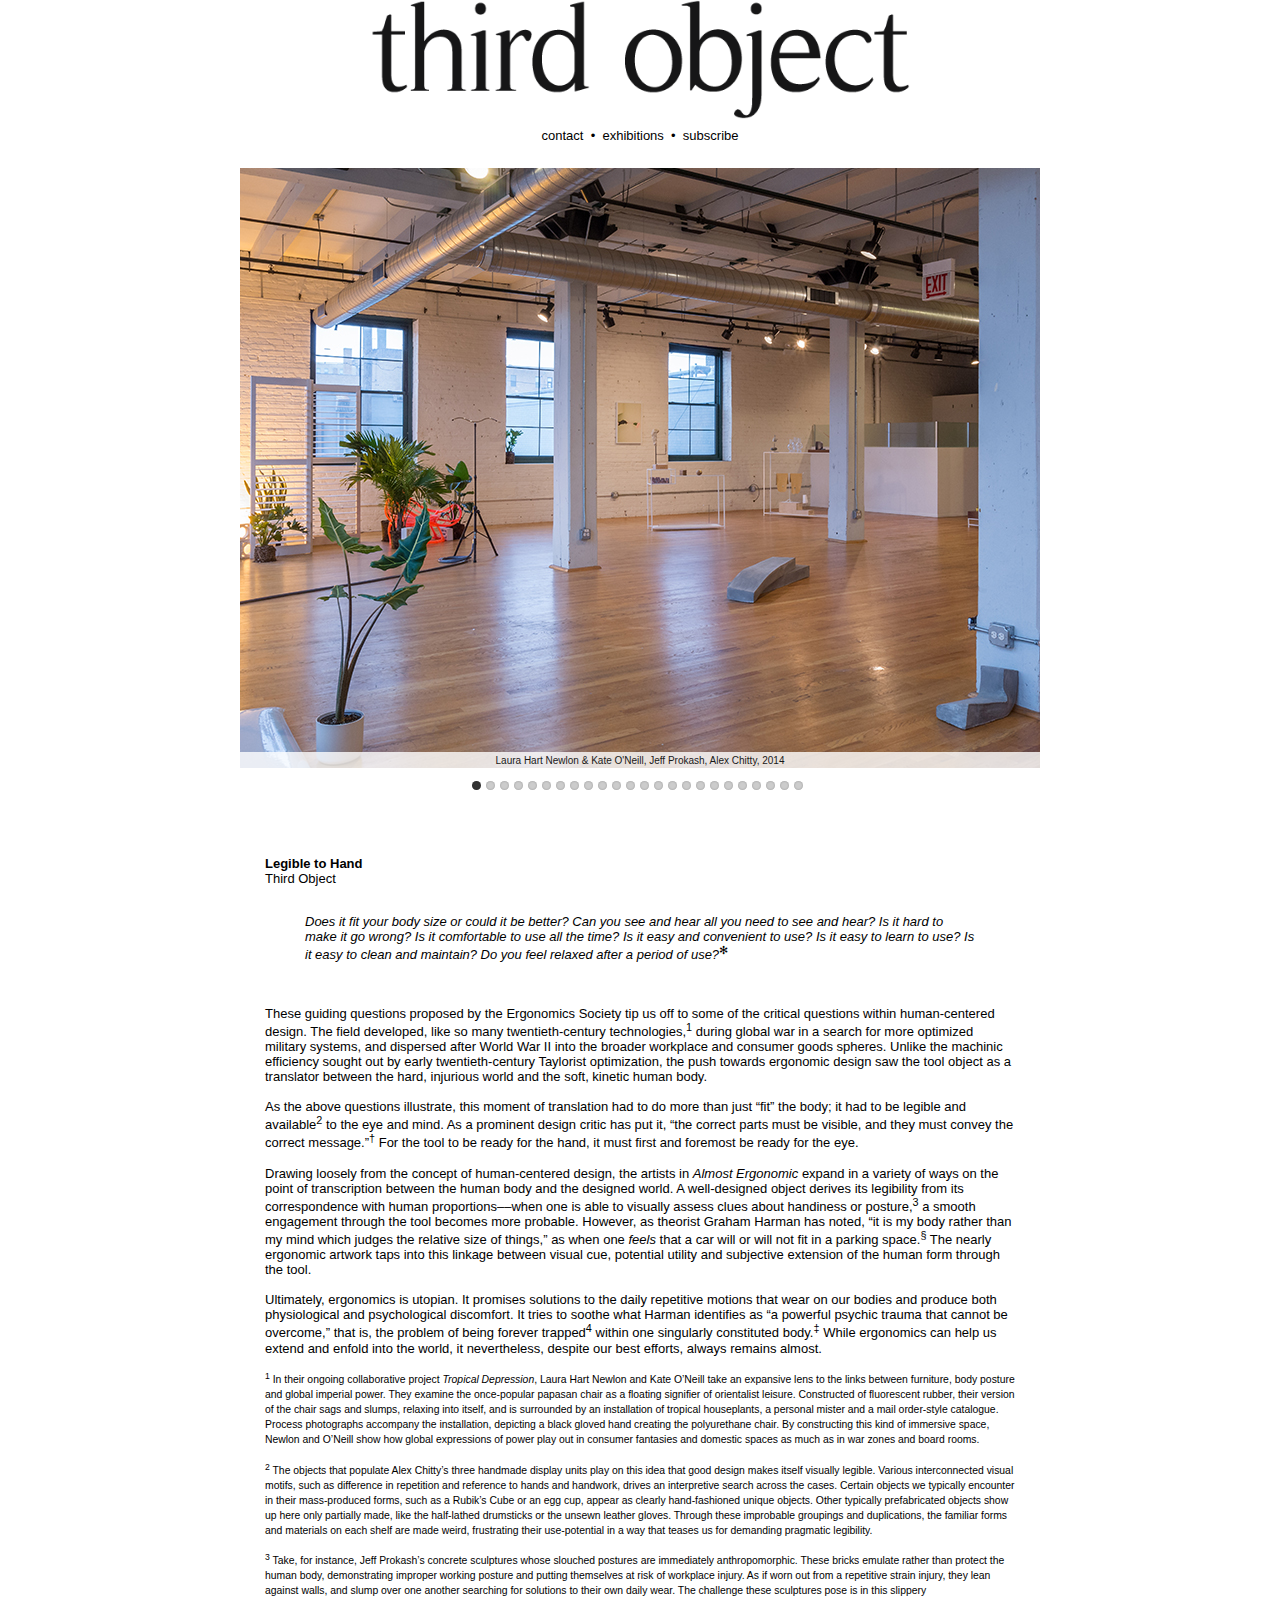
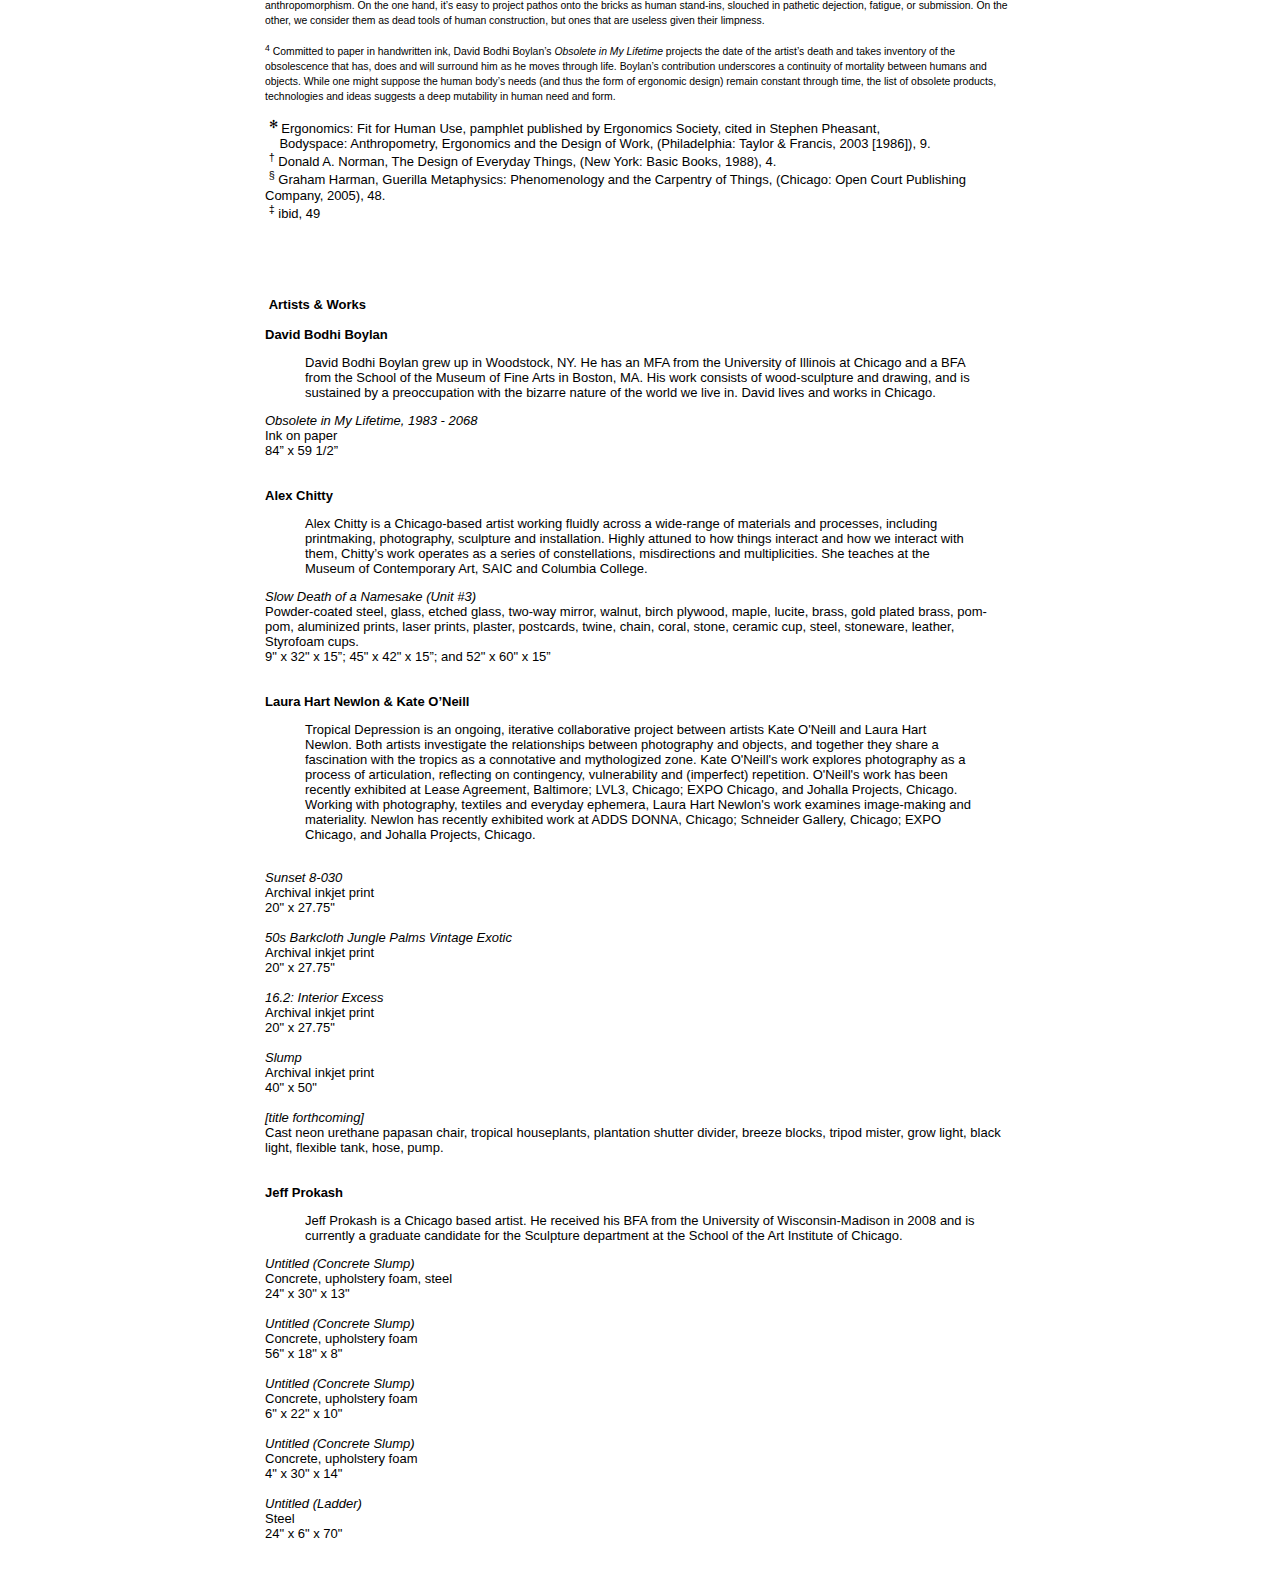
==== almostergonomic.html @ b0ce7d37 "f" ====
<!DOCTYPE html>
<html lang="en">
<head>
	<title>third object chicago</title>
	<meta charset="UTF-8">
	<meta name="description" content="contact third object at this email">
	<meta name="keywords" content="third, object, thirdobject, chicago, contemporary, art, almost ergonomic, studio, event, archive, artists">
	<meta name="viewport" content="width=device-width, initial-scale=1">
	<link href='http://fonts.googleapis.com/css?family=Lora' rel='stylesheet' type='text/css'>
	<link rel="stylesheet" href="css/responsiveslides.css">
	<link rel="stylesheet" type="text/css" href='css/style.css'>
	<script src="http://ajax.googleapis.com/ajax/libs/jquery/1.8.3/jquery.min.js"></script>
	<script src="js/responsiveslides.min.js"></script>
	
<script>
  $(function() {
    $(".rslides").responsiveSlides({
       auto: false,   
       pager: true,
       nav: true,
       speed: 500,
       maxwidth: 800,
       namespace: "transparent-btns"
    });
  });
</script>

<script>
  (function(i,s,o,g,r,a,m){i['GoogleAnalyticsObject']=r;i[r]=i[r]||function(){
  (i[r].q=i[r].q||[]).push(arguments)},i[r].l=1*new Date();a=s.createElement(o),
  m=s.getElementsByTagName(o)[0];a.async=1;a.src=g;m.parentNode.insertBefore(a,m)
  })(window,document,'script','//www.google-analytics.com/analytics.js','ga');

  ga('create', 'UA-57862737-1', 'auto');
  ga('send', 'pageview');

</script>

</head>

<body>

	<div id="logo">
		<a href="http://www.thirdobject.net"><img src="Images/th.png" width="540"></a>
	</div>
	<div id="links">
		<a href="contact.html">contact</a> &nbsp;•&nbsp;
		<a href="exhibitions.html">exhibitions</a> &nbsp;•&nbsp;
		<a href="subscribe.html">subscribe</a>
	</div>
	

    </div>
    <div id="wrapper">
	 <div class="rslides_container">
      <ul class="rslides">
        <li><img src="Images/ergo/1.jpg" alt=""><p class="caption">Laura Hart Newlon & Kate O'Neill, Jeff Prokash, Alex Chitty, 2014</p></li>
        <li><img src="Images/ergo/2.jpg" alt=""><p class="caption">Laura Hart Newlon & Kate O'Neill, Jeff Prokash, Alex Chitty, 2014</p></li>
        <li><img src="Images/ergo/3.jpg" alt=""><p class="caption">Laura Hart Newlon & Kate O'Neill, Jeff Prokash, Alex Chitty, 2014</p></li>
        <li><img src="Images/ergo/4.jpg" alt=""><p class="caption">Laura Hart Newlon & Kate O'Neill, <i>Slump</i>, 2014; <i>50s Barkcloth Jungle Palms Vintage Exotic</i> and Jeff Prokash, <i>Untitled (Concrete Slump)</i>, 2014; <i>Untitled (Ladder)</i>, 2014</p></li>
        <li><img src="Images/ergo/5.jpg" alt=""><p class="caption">Jeff Prokash, <i>Untitled (Concrete Slump)</i>, 2014</p></li>
        <li><img src="Images/ergo/6.jpg" alt=""><p class="caption">Laura Hart Newlon & Kate O'Neill, Slump, 2014; <i>50s Barkcloth Jungle Palms Vintage Exotic</i> and Jeff Prokash, <i>Untitled (Concrete Slump)</i>, 2014; <i>Untitled (Ladder)</i>, 2014</p></li>
        <li><img src="Images/ergo/7.jpg" alt=""><p class="caption">Jeff Prokash, <i>Untitled (Concrete Slump)</i>, 2014 and Laura Hart Newlon & Kate O'Neill, <i>50s Barkcloth Jungle Palms Vintage Exotic</i></p></li>
        <li><img src="Images/ergo/8.jpg" alt=""><p class="caption">Laura Hart Newlon & Kate O'Neill, <i>Slump</i>, 2014 and Jeff Prokash, <i>Untitled (Concrete Slump)</i>, 2014</p></li>
        <li><img src="Images/ergo/9.jpg" alt=""><p class="caption">Alex Chitty, Laura Hart Newlon & Kate O'Neill and Jeff Prokash, 2014</p></li></li>
        <li><img src="Images/ergo/10.jpg" alt=""><p class="caption">Alex Chitty, <i>Slow death of a namesake (Unit #3)</i>, 2014</p></li>
        <li><img src="Images/ergo/11.jpg" alt=""><p class="caption">Alex Chitty, <i>Slow death of a namesake (Unit #3)</i>, 2014</p></li>
        <li><img src="Images/ergo/12.jpg" alt=""><p class="caption">Alex Chitty, <i>Slow death of a namesake (Unit #3)</i>, 2014</p></li>
        <li><img src="Images/ergo/13.jpg" alt=""><p class="caption">Alex Chitty, <i>Slow death of a namesake (Unit #3)</i>, 2014</p></li>
        <li><img src="Images/ergo/14.jpg" alt=""><p class="caption">Alex Chitty, <i>Slow death of a namesake (Unit #3)</i>, 2014</p></li>
        <li><img src="Images/ergo/15.jpg" alt=""><p class="caption">Alex Chitty, <i>Slow death of a namesake (Unit #3)</i>, 2014</p></li>
        <li><img src="Images/ergo/16.jpg" alt=""><p class="caption">Alex Chitty, <i>Slow death of a namesake (Unite #3)</i>, 2014 and Laura Hart Newlon & Kate O'Neill, <i>16:2 Interior Excess</i>, 2014</p></li>
        <li><img src="Images/ergo/17.jpg" alt=""><p class="caption">Alex Chitty, <i>Slow death of a namesake (Unit #3)</i>, 2014</p></li></li>
        <li><img src="Images/ergo/18.jpg" alt=""><p class="caption">Laura Hart Newlon & Kate O'Neill, <i>[title forthcoming]</i>, 2014 and Alex Chitty, Slow death of a namesake (Unite #3), 2014 and </p></li>
        <li><img src="Images/ergo/19.jpg" alt=""><p class="caption">Laura Hart Newlon & Kate O'Neill, <i>[title forthcoming]</i>, 2014</p></li>
        <li><img src="Images/ergo/20.jpg" alt=""><p class="caption">Laura Hart Newlon & Kate O'Neill, <i>[title forthcoming]</i>, 2014</p></li>
        <li><img src="Images/ergo/21.jpg" alt=""><p class="caption">Laura Hart Newlon & Kate O'Neill, <i>[title forthcoming]</i>, 2014</p></li>
        <li><img src="Images/ergo/22.jpg" alt=""><p class="caption">Jeff Prokash, David Bodhi Boylan, and Laura Hart Newlon & Kate O'Neill, 2014</p></li>
        <li><img src="Images/ergo/23.jpg" alt=""><p class="caption">Jeff Prokash, David Bodhi Boylan, and Laura Hart Newlon & Kate O'Neill, 2014</p></li>
        <li><img src="Images/ergo/24.jpg" alt=""><p class="caption">David Bodhi Boylan, <i>Obsolete in My lifetime</i>, 2014</p></li>
      </ul>
     </div>
	<div>
<div id="essaycontainer">
<div id="essay">
	<p><b>Legible to Hand</b><br>
		Third Object
<br><br>
	<blockquote><i>Does it fit your body size or could it be better? Can you see and hear all you need to see and hear? Is it hard to make it go wrong? Is it comfortable to use all the time? Is it easy and convenient to use? Is it easy to learn to use? Is it easy to clean and maintain? Do you feel relaxed after a period of use?</i><sup>✻</sup></blockquote>
<br><br>
These guiding questions proposed by the Ergonomics Society tip us off to some of the critical questions within human-centered design. The field developed, like so many twentieth-century technologies,<sup>1</sup> during global war in a search for more optimized military systems, and dispersed after World War II into the broader workplace and consumer goods spheres. Unlike the machinic efficiency sought out by early twentieth-century Taylorist optimization, the push towards ergonomic design saw the tool object as a translator between the hard, injurious world and the soft, kinetic human body. 
<br><br>
As the above questions illustrate, this moment of translation had to do more than just “fit” the body; it had to be legible and available<sup>2</sup> to the eye and mind. As a prominent design critic has put it, “the correct parts must be visible, and they must convey the correct message.”<sup>†</sup> For the tool to be ready for the hand, it must first and foremost be ready for the eye. 
<br><br>
Drawing loosely from the concept of human-centered design, the artists in <i>Almost Ergonomic</i> expand in a variety of ways on the point of transcription between the human body and the designed world. A well-designed object derives its legibility from its correspondence with human proportions––when one is able to visually assess clues about handiness or posture,<sup>3</sup> a smooth engagement through the tool becomes more probable. However, as theorist Graham Harman has noted, “it is my body rather than my mind which judges the relative size of things,” as when one <i>feels</i> that a car will or will not fit in a parking space.<sup>§</sup> The nearly ergonomic artwork taps into this linkage between visual cue, potential utility and subjective extension of the human form through the tool. 
<br><br>
Ultimately, ergonomics is utopian. It promises solutions to the daily repetitive motions that wear on our bodies and produce both physiological and psychological discomfort. It tries to soothe what Harman identifies as “a powerful psychic trauma that cannot be overcome,” that is, the problem of being forever trapped<sup>4</sup> within one singularly constituted body.<sup>‡</sup> While ergonomics can help us extend and enfold into the world, it nevertheless, despite our best efforts, always remains almost.
<br><br>
<span id="smalltext">
<sup>1</sup>  In their ongoing collaborative project <i>Tropical Depression</i>, Laura Hart Newlon and Kate O’Neill take an expansive lens to the links between furniture, body posture and global imperial power. They examine the once-popular papasan chair as a floating signifier of orientalist leisure. Constructed of fluorescent rubber, their version of the chair sags and slumps, relaxing into itself, and is surrounded by an installation of tropical houseplants, a personal mister and a mail order-style catalogue. Process photographs accompany the installation, depicting a black gloved hand creating the polyurethane chair. By constructing this kind of immersive space, Newlon and O’Neill show how global expressions of power play out in consumer fantasies and domestic spaces as much as in war zones and board rooms. 
<br><br>
<sup>2</sup>  The objects that populate Alex Chitty’s three handmade display units play on this idea that good design makes itself visually legible. Various interconnected visual motifs, such as difference in repetition and reference to hands and handwork, drives an interpretive search across the cases. Certain objects we typically encounter in their mass-produced forms, such as a Rubik’s Cube or an egg cup, appear as clearly hand-fashioned unique objects. Other typically prefabricated objects show up here only partially made, like the half-lathed drumsticks or the unsewn leather gloves. Through these improbable groupings and duplications, the familiar forms and materials on each shelf are made weird, frustrating their use-potential in a way that teases us for demanding pragmatic legibility.
<br><br>
<sup>3</sup>  Take, for instance, Jeff Prokash’s concrete sculptures whose slouched postures are immediately anthropomorphic. These bricks emulate rather than protect the human body, demonstrating improper working posture and putting themselves at risk of workplace injury. As if worn out from a repetitive strain injury, they lean against walls, and slump over one another searching for solutions to their own daily wear. The challenge these sculptures pose is in this slippery anthropomorphism. On the one hand, it’s easy to project pathos onto the bricks as human stand-ins, slouched in pathetic dejection, fatigue, or submission. On the other, we consider them as dead tools of human construction, but ones that are useless given their limpness.
<br><br>
<sup>4</sup>  Committed to paper in handwritten ink, David Bodhi Boylan’s <i>Obsolete in My Lifetime</i> projects the date of the artist’s death and takes inventory of the obsolescence that has, does and will surround him as he moves through life. Boylan’s contribution underscores a continuity of mortality between humans and objects. While one might suppose the human body’s needs (and thus the form of ergonomic design) remain constant through time, the list of obsolete products, technologies and ideas suggests a deep mutability in human need and form.
</span>
<br><br>
&nbsp;<sup>✻</sup> Ergonomics: Fit for Human Use, pamphlet published by Ergonomics Society, cited in Stephen Pheasant,<br>
&nbsp;&nbsp;&nbsp;&nbsp;Bodyspace: Anthropometry, Ergonomics and the Design of Work, (Philadelphia: Taylor & Francis, 2003 [1986]), 9.<br>
&nbsp;<sup>†</sup> Donald A. Norman, The Design of Everyday Things, (New York: Basic Books, 1988), 4.<br>
&nbsp;<sup>§</sup> Graham Harman, Guerilla Metaphysics: Phenomenology and the Carpentry of Things, (Chicago: Open Court Publishing Company, 2005), 48.<br>
&nbsp;<sup>‡</sup> ibid, 49
	
	</p>
</div>
</div>

<div id="artlistcontainer">
<div id="artlist">
&nbsp;<b>Artists & Works</b>
<br><br>
<a href="http://www.davidbodhiboylan.com/home.html" target="_blank"><b>David Bodhi Boylan</b></a>

<blockquote>David Bodhi Boylan grew up in Woodstock, NY. He has an MFA from the University of Illinois at Chicago and a BFA from the School of the Museum of Fine Arts in Boston, MA. His work consists of wood-sculpture and drawing, and is sustained by a preoccupation with the bizarre nature of the world we live in. David lives and works in Chicago.</blockquote>

<i>Obsolete in My Lifetime, 1983 - 2068</i>
<br>Ink on paper
<br>84” x 59 1/2”

<br><br><br>
<a href="http://www.alexchitty.com/" target="_blank"><b>Alex Chitty</b></a>

<blockquote>Alex Chitty is a Chicago-based artist working fluidly across a wide-range of materials and processes, including printmaking, photography, sculpture and installation. Highly attuned to how things interact and how we interact with them, Chitty’s work operates as a series of constellations, misdirections and multiplicities. She teaches at the Museum of Contemporary Art, SAIC and Columbia College.</blockquote>

<i>Slow Death of a Namesake (Unit #3)</i>
<br>Powder-coated steel, glass, etched glass, two-way mirror, walnut, birch plywood, maple, lucite, brass, gold plated brass, pom-pom, aluminized prints, laser prints, plaster, postcards, twine, chain, coral, stone, ceramic cup, steel, stoneware, leather, Styrofoam cups.
<br>9" x 32" x 15”; 45" x 42" x 15”; and 52" x 60" x 15”

<br><br><br>
<b><a href="http://www.laurahartnewlon.com" target="_blank">Laura Hart Newlon</a> & <a href="http://www.cargocollective.com/kateoneill/KO" target="_blank">Kate O’Neill</a></b>

<blockquote>Tropical Depression is an ongoing, iterative collaborative project between artists Kate O'Neill and Laura Hart Newlon.  Both artists investigate the relationships between photography and objects, and together they share a fascination with the tropics as a connotative and mythologized zone. Kate O'Neill's work explores photography as a process of articulation, reflecting on contingency, vulnerability and (imperfect) repetition. O'Neill's work has been recently exhibited at Lease Agreement, Baltimore; LVL3, Chicago; EXPO Chicago, and Johalla Projects, Chicago. Working with photography, textiles and everyday ephemera, Laura Hart Newlon's work examines image-making and materiality. Newlon has recently exhibited work at ADDS DONNA, Chicago; Schneider Gallery, Chicago; EXPO Chicago, and Johalla Projects, Chicago.</blockquote>


<br><i>Sunset 8-030</i>
<br>Archival inkjet print
<br>20" x 27.75"
<br><br>
<i>50s Barkcloth Jungle Palms Vintage Exotic</i>
<br>Archival inkjet print
<br>20" x 27.75"
<br><br>
<i>16.2: Interior Excess</i>
<br>Archival inkjet print
<br>20" x 27.75"
<br><br>
<i>Slump</i>
<br>Archival inkjet print
<br>40" x 50"
<br><br>
<i>[title forthcoming]</i>
<br>Cast neon urethane papasan chair, tropical houseplants, plantation shutter divider, breeze blocks, tripod mister, grow light, black light, flexible tank, hose, pump. 

<br><br><br>
<b><a href="http://www.jeffprokash.com" target="_blank">Jeff Prokash</a></b>

<blockquote>Jeff Prokash is a Chicago based artist. He received his BFA from the University of Wisconsin-Madison in 2008 and is currently a graduate candidate for the Sculpture department at the School of the Art Institute of Chicago.</blockquote>

<i>Untitled (Concrete Slump)</i>
<br>Concrete, upholstery foam, steel
<br>24" x 30" x 13"
<br><br>
<i>Untitled (Concrete Slump)</i>
<br>Concrete, upholstery foam
<br>56" x 18" x 8"
<br><br>
<i>Untitled (Concrete Slump)</i>
<br>Concrete, upholstery foam
<br>6" x 22" x 10"
<br><br>
<i>Untitled (Concrete Slump)</i>
<br>Concrete, upholstery foam
<br>4" x 30" x 14"
<br><br>
<i>Untitled (Ladder)</i>
<br>Steel
<br>24" x 6" x 70"
</div>
</div>

</body>
</html>
---- css/responsiveslides.css ----
.rslides {
  position: relative;
  list-style: none;
  overflow: hidden;
  width: 100%;
  padding: 0;
  margin: 0;
  }

.rslides li {
  -webkit-backface-visibility: hidden;
  position: absolute;
  display: none;
  width: 100%;
  left: 0;
  top: 0;
  }

.rslides li:first-child {
  position: relative;
  display: block;
  float: left;
  }

.rslides img {
  display: block;
  height: auto;
  float: left;
  width: 100%;
  border: 0;
  }
---- css/style.css ----
html {
  font-size: 13px;
}
@media (max-width: 900px) {
  html { font-size: 13px; }
  #essaycontainer{max-width: 80%;}
}

@media (max-width: 500px) {
  html { font-size: 15px; }
  #logo img {width: 300px; height: 83px;}
  .caption {font-size: 6px;}
   #essaycontainer{max-width: 80%;}
}


/* omnipresent */

body{
	font-family: Arial;
	margin-top: 0px;
	}

a:link {color:#000000;}   
a:visited {color:#000000;} 
a:hover {color:#D3D3D3;}   
a:active {color:#C2C2C2;}   

a:link {text-decoration:none;}
a:visited {text-decoration:none;}
a:hover {text-decoration:none;}
a:active {text-decoration:none;}

a: {
	padding: 10%;
	font-size: 13px;
	}

p: {
	color: #000000;
	text-align: center;
	-webkit-margin: 0;
	font-size: 15;
	}


img {
    max-width: 100%;
    max-height: 100%;
	}

.italic{ 
  	font-style: italic; 
	}

#logo{
	padding-bottom: .5%;
  	text-align: center;
}

#links{
	text-align: center;
	padding-bottom: 2%;
	}

span{
	font-size: 11px;
	}
	
/*  landing page  */

#tag{
	display: block;
    margin-left: auto;
    margin-right: auto;
    text-align: center;
    }
	
#cover{
	display: block;
    margin-left: auto;
    margin-right: auto;
	max-width: 650px;
	padding-top: 1%;
	}

/*  contact page  */	
	
#contact{
	padding-top: 3%;
	text-align: center;
	font-size: 20px;
	}


/*  exhibitions  */	
	
#essaycontainer{
	margin: auto;
	max-width: 750px;
	}
	
#essay{
	text-align: left;
	}	

#artlistcontainer{
	padding-top: 5%;
	margin: auto;
	max-width: 750px;
	}
	
#artlist{
	text-align: left;
	}	

#smalltext{
	font-size: 80%;
	}
	
#title{
	display: block;
	text-align: center;
	padding-bottom: 2.5%;
	}

#upcoming1{
	display: block;
	text-align: center;
	padding-bottom: 2%;
	max-height: 60%;
	max-width: 60%;
	margin: auto;
	}
	
#upcoming2{
	display: block;
	text-align: center;
	padding-top: 2%;
	padding-bottom: 2%;
	max-height: 60%;
	max-width: 60%;
	margin: auto;
	}

#upcomingtext{
	display: block;
	text-align: center;
	padding-bottom: 3%;
	}
	
#archive1{
	display: block;
	text-align: center;
	padding-bottom: 2%;
	max-height: 60%;
	max-width: 60%;
	margin: auto;
	}
	
#archive2{
	display: block;
	text-align: center;
	padding-top: 2%;
	padding-bottom: 2%;
	max-height: 60%;
	max-width: 60%;
	margin: auto;
	}

#archivetext{
	display: block;
	text-align: center;
	padding-bottom: 3%;
	}

/*  mailchimp subscribe  */

#mc_embed_signup{
	font-family: Timeless;
	display: block;
	margin-left: auto;
	margin-right: auto;
	text-align: center;
	}
	
#mc-field-group{
	text-align: center;
	font-family: Timeless;
	}

#mc_embed_signup_scroll{
	text-align: center;
	display: block;
	margin-left: auto;
	margin-right: auto;
	-webkit-margin-before: .5em;
	-webkit-margin-after: .5em;
	}
	
#mce_EMAIL{
	padding: 1em;
	}
	
/*  exhibit slides  */
	
	
#wrapper {
  float: left;
  width: 100%;
  margin-bottom: 50px;
  }

#wrapper {
  float: left;
  width: 100%;
  margin-bottom: 50px;
  }

h1 {
  font: 600 28px/36px sans-serif;
  margin: 50px 0;
  }

h3 {
  font: 600 18px/24px sans-serif;
  color: #999;
  margin: 0 0 20px;
  }

a {
  color: #222;
  }

.rslides {
  margin: 0 auto;
  }

.rslides_container {
  margin-bottom: 50px;
  position: relative;
  float: left;
  width: 100%;
  }

.centered-btns_nav {
  z-index: 3;
  position: absolute;
  -webkit-tap-highlight-color: rgba(0,0,0,0);
  top: 50%;
  left: 0;
  opacity: 0.7;
  text-indent: -9999px;
  overflow: hidden;
  text-decoration: none;
  height: 61px;
  width: 38px;
  background: transparent url("themes.gif") no-repeat left top;
  margin-top: -45px;
  }

.centered-btns_nav:active {
  opacity: 1.0;
  }

.centered-btns_nav.next {
  left: auto;
  background-position: right top;
  right: 0;
  }

.transparent-btns_nav {
  z-index: 3;
  position: absolute;
  -webkit-tap-highlight-color: rgba(0,0,0,0);
  top: 0;
  left: 0;
  display: block;
  background: #fff; /* Fix for IE6-9 */
  opacity: 0;
  filter: alpha(opacity=1);
  width: 48%;
  text-indent: -9999px;
  overflow: hidden;
  height: 91%;
  }

.transparent-btns_nav.next {
  left: auto;
  right: 0;
  }


.large-btns_nav:active {
  opacity: 1.0;
  }

.large-btns_nav.next {
  left: auto;
  background-position: right 50%;
  right: 0;
  }

.centered-btns_nav:focus,
.transparent-btns_nav:focus,
.large-btns_nav:focus {
  outline: none;
  }

.centered-btns_tabs,
.transparent-btns_tabs,
.large-btns_tabs {
  margin-top: 10px;
  text-align: center;
  padding-left:0px;
  -webkit-padding-start: 0px;
  }

.centered-btns_tabs li,
.transparent-btns_tabs li,
.large-btns_tabs li {
  display: inline;
  float: none;
  _float: left;
  *float: left;
  margin-right: 5px;
  }

.centered-btns_tabs a,
.transparent-btns_tabs a,
.large-btns_tabs a {
  text-indent: -9999px;
  overflow: hidden;
  -webkit-border-radius: 15px;
  -moz-border-radius: 15px;
  border-radius: 15px;
  background: #ccc;
  background: rgba(0,0,0, .2);
  display: inline-block;
  _display: block;
  *display: block;
  -webkit-box-shadow: inset 0 0 2px 0 rgba(0,0,0,.3);
  -moz-box-shadow: inset 0 0 2px 0 rgba(0,0,0,.3);
  box-shadow: inset 0 0 2px 0 rgba(0,0,0,.3);
  width: 9px;
  height: 9px;
  }

.centered-btns_here a,
.transparent-btns_here a,
.large-btns_here a {
  background: #222;
  background: rgba(0,0,0, .8);
  }

.caption {
  position:absolute;
  display:block;
  bottom: 0;
  left: 0;
  right: 0;
  padding: 2.5px;
  margin: 0px;
  text-align: center;
  background: rgba(255,255,255, .8);
  color: #191919;
  font-family: arial;
  font-size: 10px;
 }
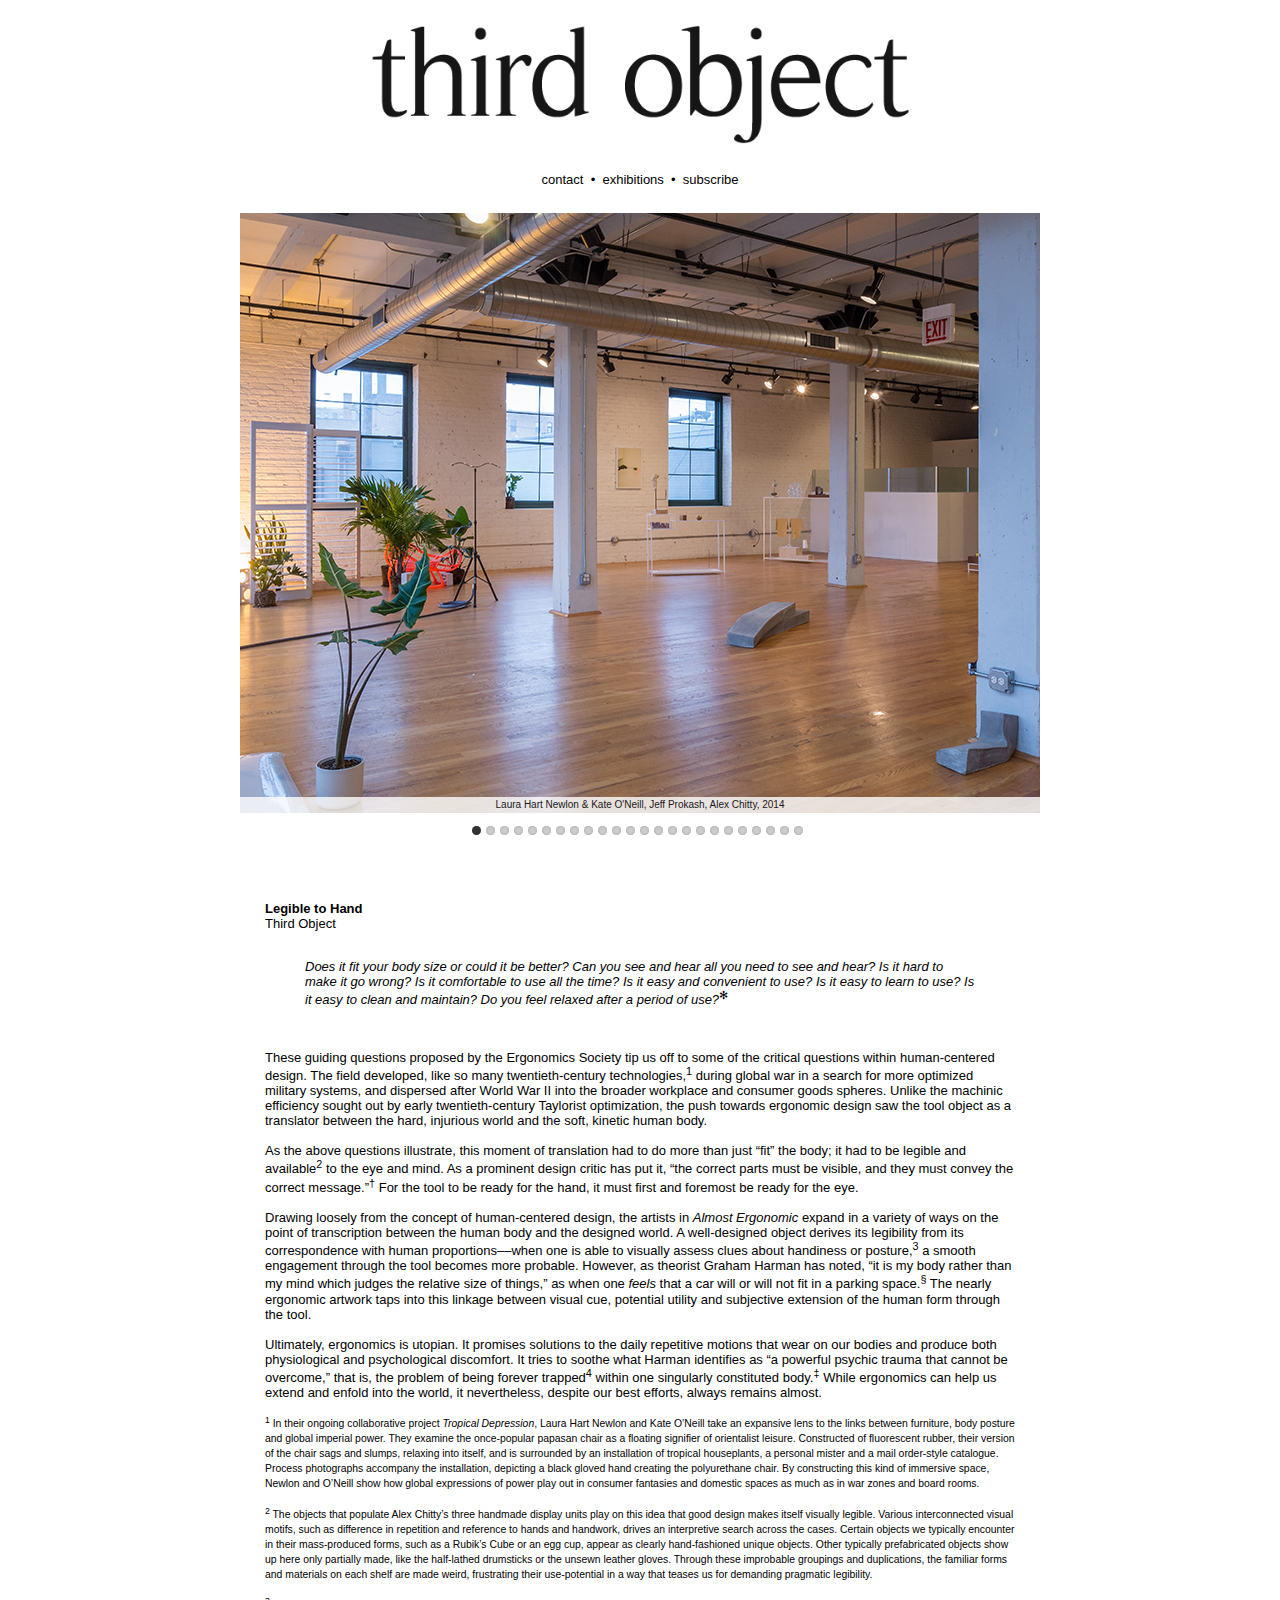
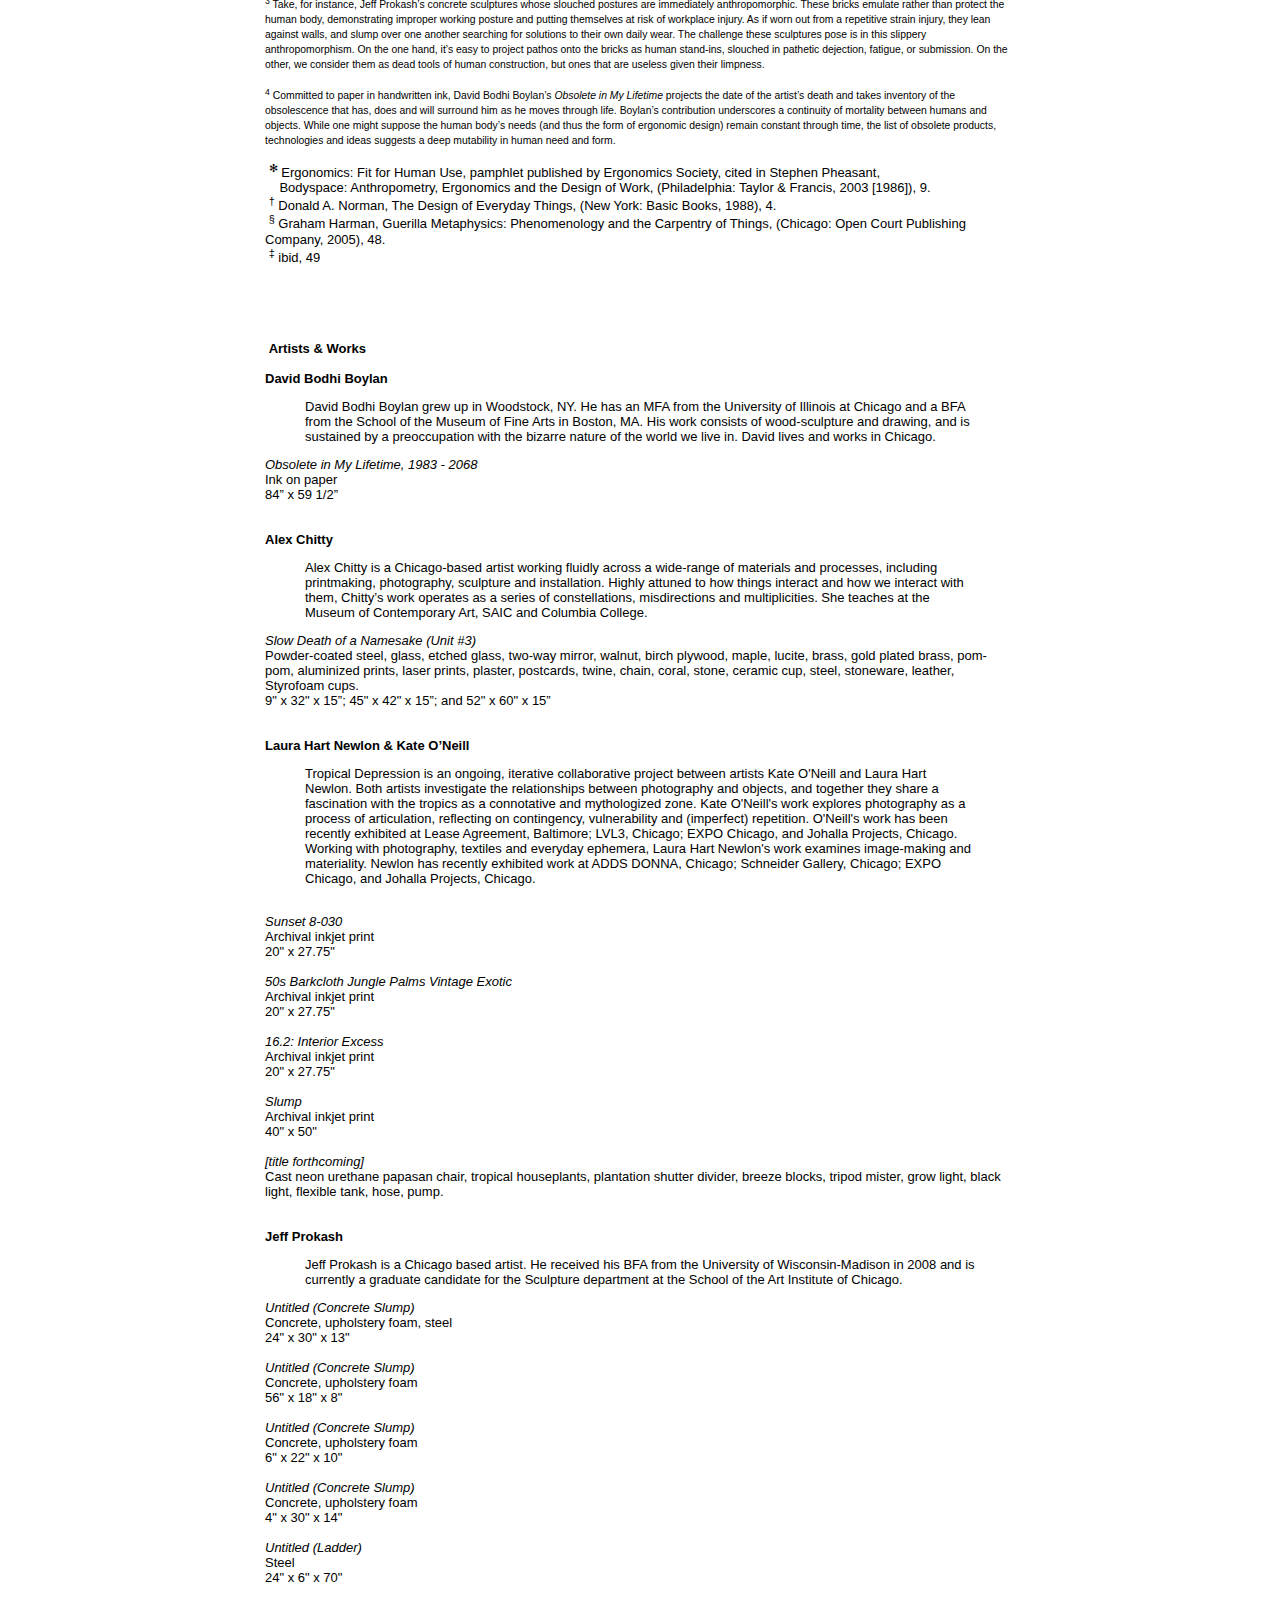
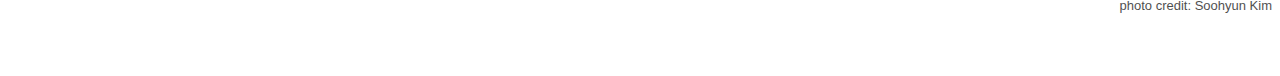
==== commit 5eaa2a03: "f" ====
--- a/almostergonomic.html
+++ b/almostergonomic.html
@@ -81,6 +81,7 @@
       </ul>
      </div>
 	<div>
+	
 <div id="essaycontainer">
 <div id="essay">
 	<p><b>Legible to Hand</b><br>
@@ -189,5 +190,9 @@
 </div>
 </div>
 
+		<div id="photocredit">
+			<p>photo credit: Soohyun Kim</p>
+		</div>
+
 </body>
 </html>--- a/css/style.css
+++ b/css/style.css
@@ -8,7 +8,7 @@
 
 @media (max-width: 500px) {
   html { font-size: 15px; }
-  #logo img {width: 300px; height: 83px;}
+  #logo img {width: 250px;}
   .caption {font-size: 6px;}
    #essaycontainer{max-width: 80%;}
 }
@@ -54,19 +54,26 @@
 	}
 
 #logo{
-	padding-bottom: .5%;
+	padding-top: 2%;
+	padding-bottom: 2%;
   	text-align: center;
 }
 
+#logo img {
+    opacity: 1.0;
+    filter: alpha(opacity=100);
+}
+
+#logo img:hover {
+    opacity: 0.70;
+    filter: alpha(opacity=70);
+}
+
 #links{
 	text-align: center;
 	padding-bottom: 2%;
 	}
 
-span{
-	font-size: 11px;
-	}
-	
 /*  landing page  */
 
 #tag{
@@ -203,7 +210,11 @@
 	}
 	
 /*  exhibit slides  */
-	
+
+#photocredit {
+	opacity: 0.7;
+	text-align: right;
+	}	
 	
 #wrapper {
   float: left;
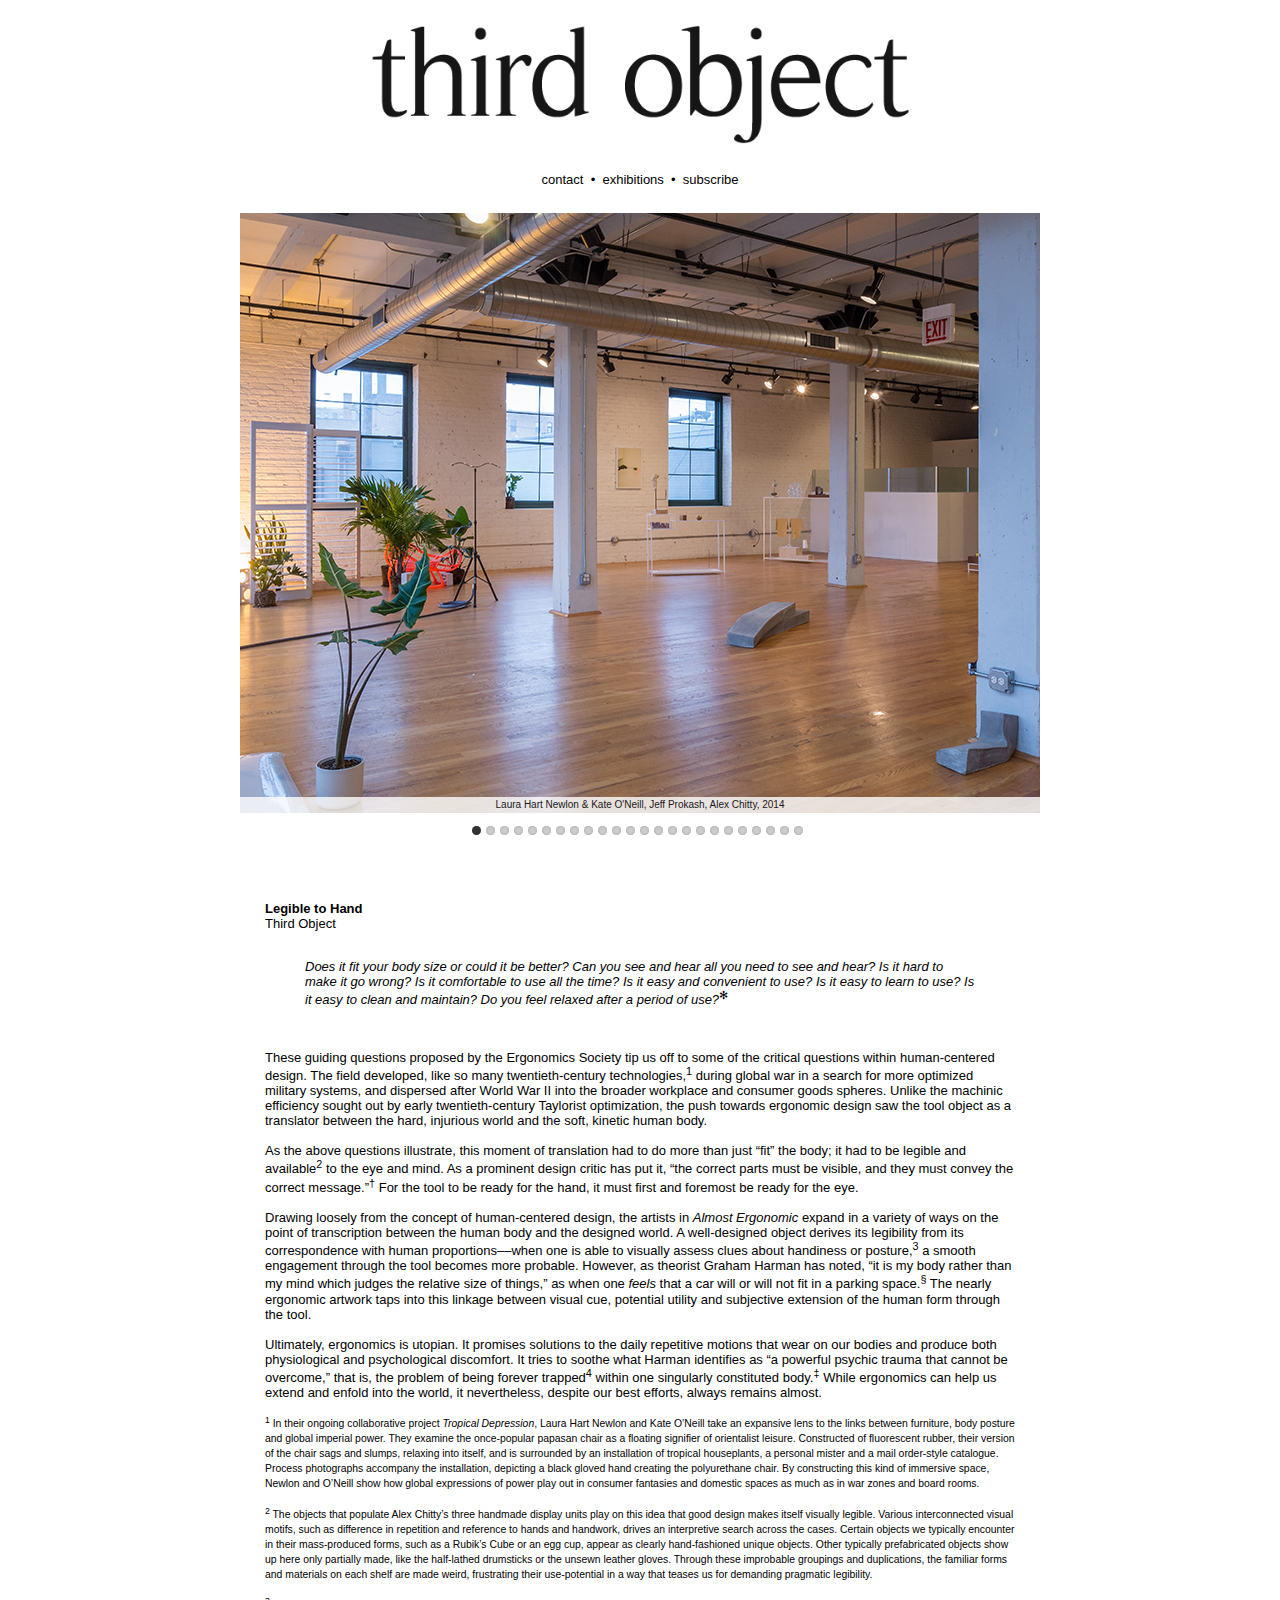
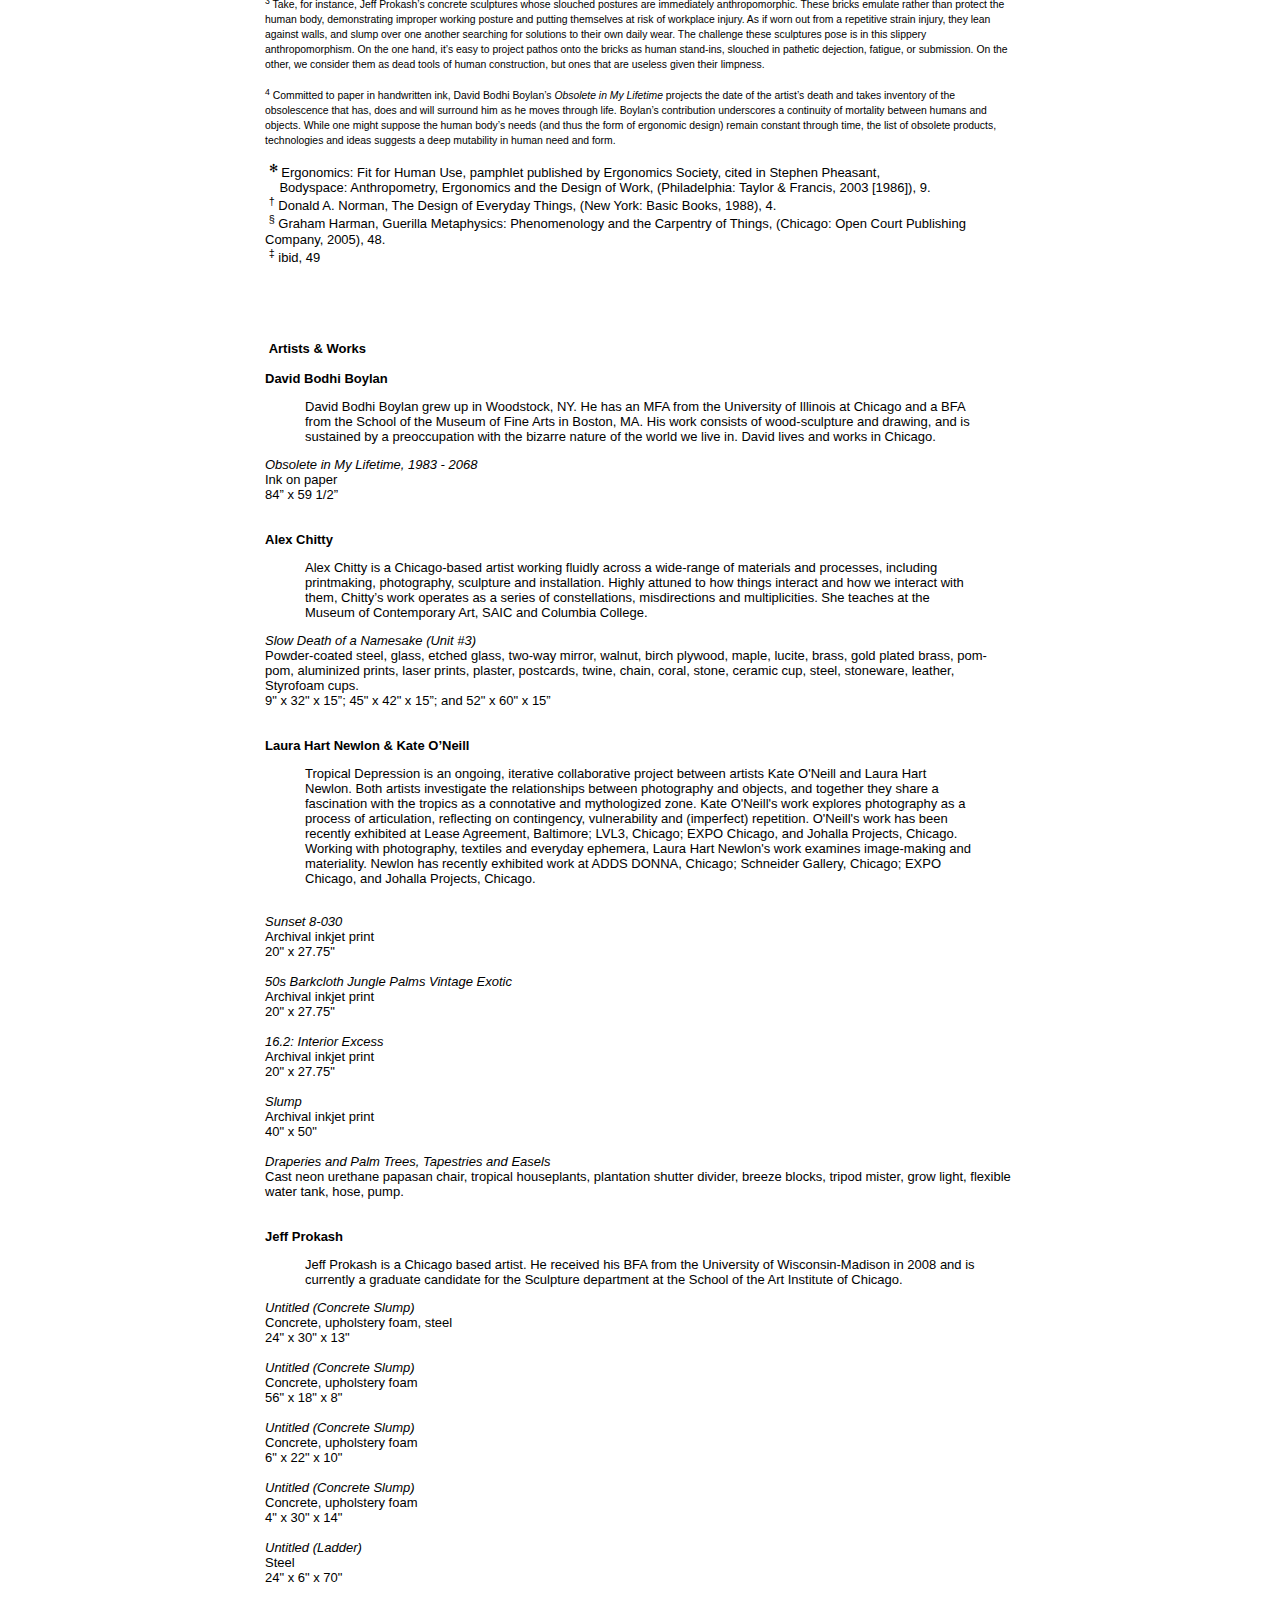
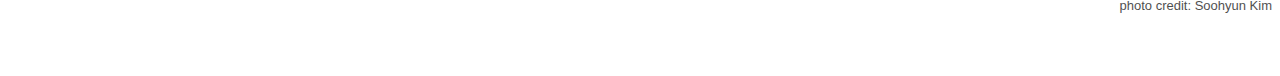
==== commit 66bdec4a: "r" ====
--- a/almostergonomic.html
+++ b/almostergonomic.html
@@ -71,10 +71,10 @@
         <li><img src="Images/ergo/15.jpg" alt=""><p class="caption">Alex Chitty, <i>Slow death of a namesake (Unit #3)</i>, 2014</p></li>
         <li><img src="Images/ergo/16.jpg" alt=""><p class="caption">Alex Chitty, <i>Slow death of a namesake (Unite #3)</i>, 2014 and Laura Hart Newlon & Kate O'Neill, <i>16:2 Interior Excess</i>, 2014</p></li>
         <li><img src="Images/ergo/17.jpg" alt=""><p class="caption">Alex Chitty, <i>Slow death of a namesake (Unit #3)</i>, 2014</p></li></li>
-        <li><img src="Images/ergo/18.jpg" alt=""><p class="caption">Laura Hart Newlon & Kate O'Neill, <i>[title forthcoming]</i>, 2014 and Alex Chitty, Slow death of a namesake (Unite #3), 2014 and </p></li>
-        <li><img src="Images/ergo/19.jpg" alt=""><p class="caption">Laura Hart Newlon & Kate O'Neill, <i>[title forthcoming]</i>, 2014</p></li>
-        <li><img src="Images/ergo/20.jpg" alt=""><p class="caption">Laura Hart Newlon & Kate O'Neill, <i>[title forthcoming]</i>, 2014</p></li>
-        <li><img src="Images/ergo/21.jpg" alt=""><p class="caption">Laura Hart Newlon & Kate O'Neill, <i>[title forthcoming]</i>, 2014</p></li>
+        <li><img src="Images/ergo/18.jpg" alt=""><p class="caption">Laura Hart Newlon & Kate O'Neill, <i>Draperies and Palm Trees, Tapestries and Easels</i>, 2014 and Alex Chitty, Slow death of a namesake (Unite #3), 2014 and </p></li>
+        <li><img src="Images/ergo/19.jpg" alt=""><p class="caption">Laura Hart Newlon & Kate O'Neill, <i>Draperies and Palm Trees, Tapestries and Easels</i>, 2014</p></li>
+        <li><img src="Images/ergo/20.jpg" alt=""><p class="caption">Laura Hart Newlon & Kate O'Neill, <i>Draperies and Palm Trees, Tapestries and Easels</i>, 2014</p></li>
+        <li><img src="Images/ergo/21.jpg" alt=""><p class="caption">Laura Hart Newlon & Kate O'Neill, <i>Draperies and Palm Trees, Tapestries and Easels</i>, 2014</p></li>
         <li><img src="Images/ergo/22.jpg" alt=""><p class="caption">Jeff Prokash, David Bodhi Boylan, and Laura Hart Newlon & Kate O'Neill, 2014</p></li>
         <li><img src="Images/ergo/23.jpg" alt=""><p class="caption">Jeff Prokash, David Bodhi Boylan, and Laura Hart Newlon & Kate O'Neill, 2014</p></li>
         <li><img src="Images/ergo/24.jpg" alt=""><p class="caption">David Bodhi Boylan, <i>Obsolete in My lifetime</i>, 2014</p></li>
@@ -160,8 +160,8 @@
 <br>Archival inkjet print
 <br>40" x 50"
 <br><br>
-<i>[title forthcoming]</i>
-<br>Cast neon urethane papasan chair, tropical houseplants, plantation shutter divider, breeze blocks, tripod mister, grow light, black light, flexible tank, hose, pump. 
+<i>Draperies and Palm Trees, Tapestries and Easels</i>
+<br>Cast neon urethane papasan chair, tropical houseplants, plantation shutter divider, breeze blocks, tripod mister, grow light, flexible water tank, hose, pump. 
 
 <br><br><br>
 <b><a href="http://www.jeffprokash.com" target="_blank">Jeff Prokash</a></b>
@@ -191,7 +191,7 @@
 </div>
 
 		<div id="photocredit">
-			<p>photo credit: Soohyun Kim</p>
+			<p>photo credit: <a href="http://www.soohyunkim.com/">Soohyun Kim</a></p>
 		</div>
 
 </body>
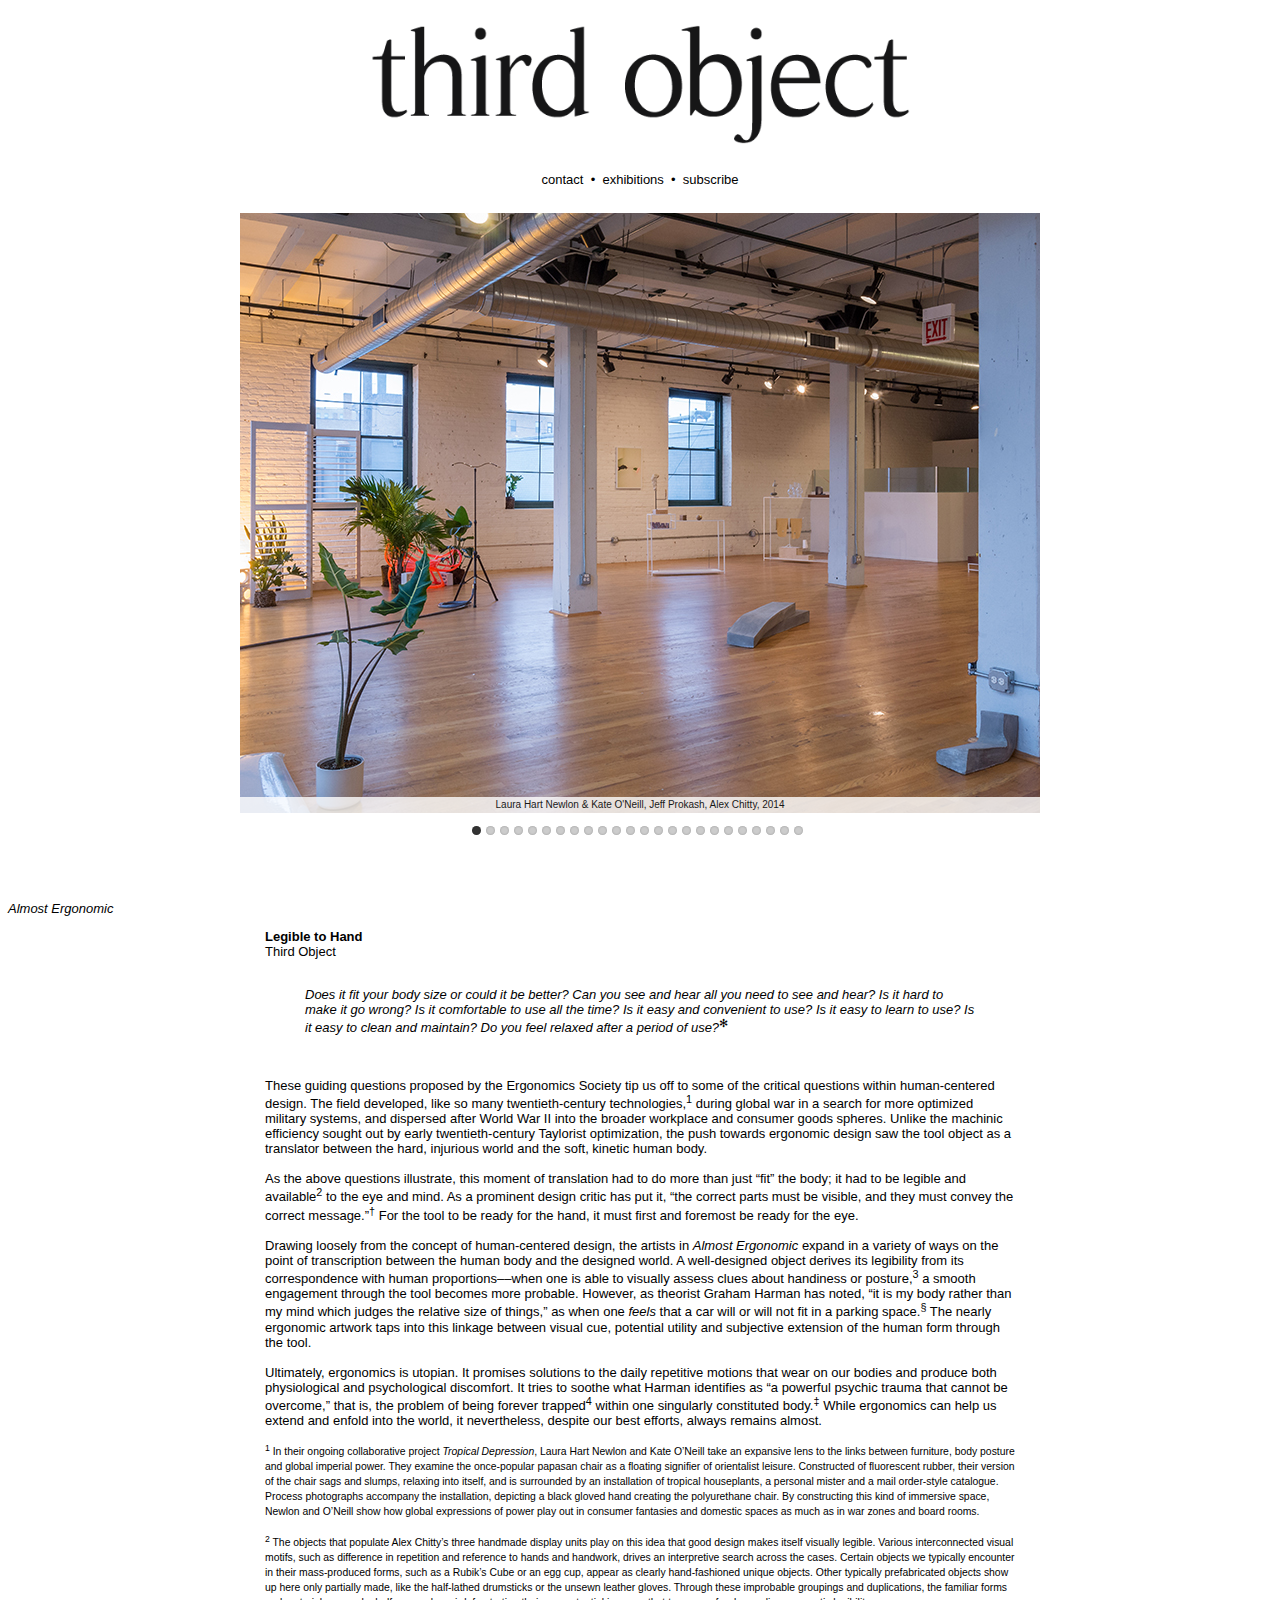
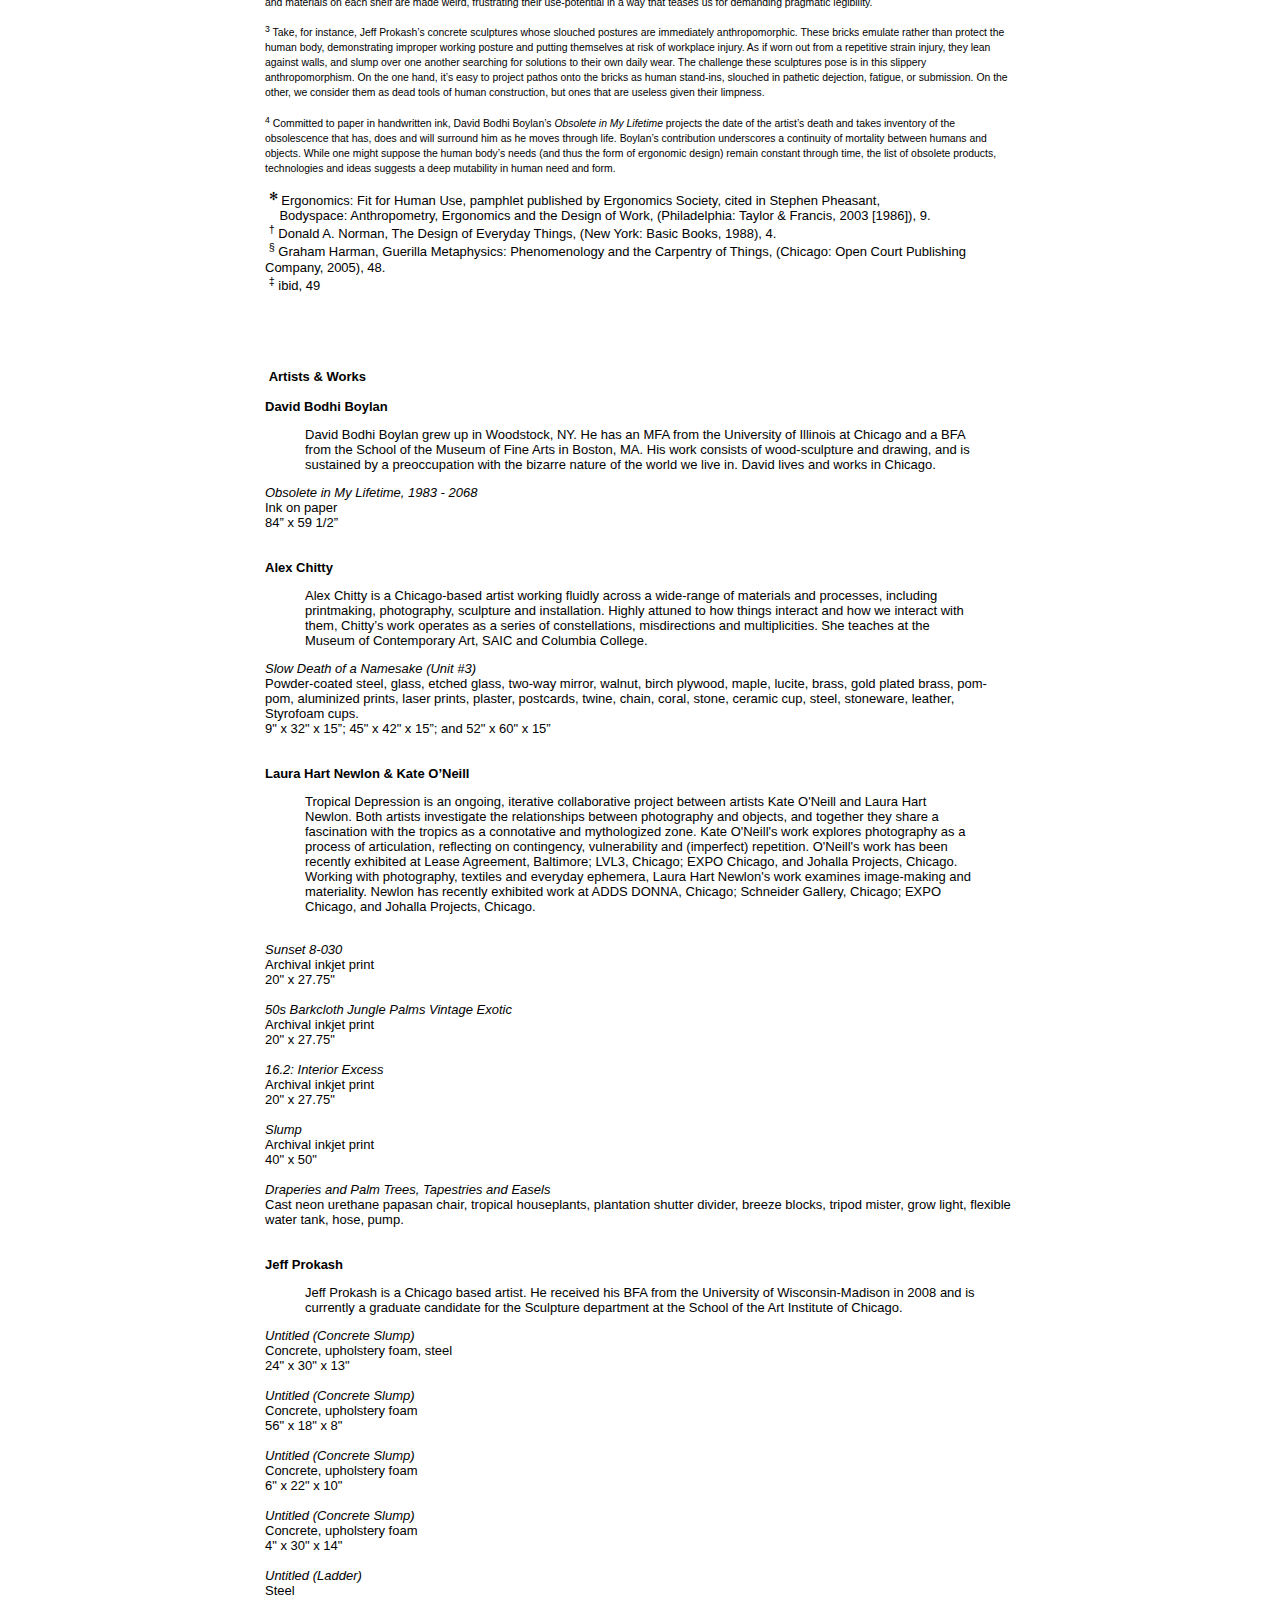
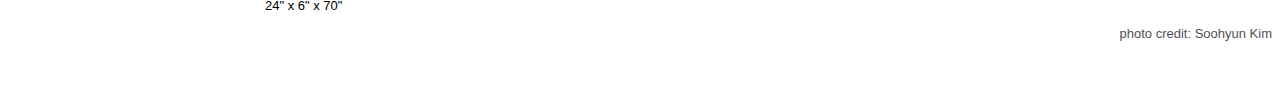
==== commit e1c985a6: "d" ====
--- a/almostergonomic.html
+++ b/almostergonomic.html
@@ -81,6 +81,10 @@
       </ul>
      </div>
 	<div>
+
+<div id="exhibittitle">
+		<p><i>Almost Ergonomic</i></p>
+	</div>	
 	
 <div id="essaycontainer">
 <div id="essay">
--- a/css/style.css
+++ b/css/style.css
@@ -180,6 +180,17 @@
 	text-align: center;
 	padding-bottom: 3%;
 	}
+
+#mossyimg{
+	margin: auto;
+	padding-bottom: 3%;
+	text-align: center;
+	}
+
+#mossytitle p{
+	text-align: center;
+	font-size: 20px;
+}	
 
 /*  mailchimp subscribe  */
 
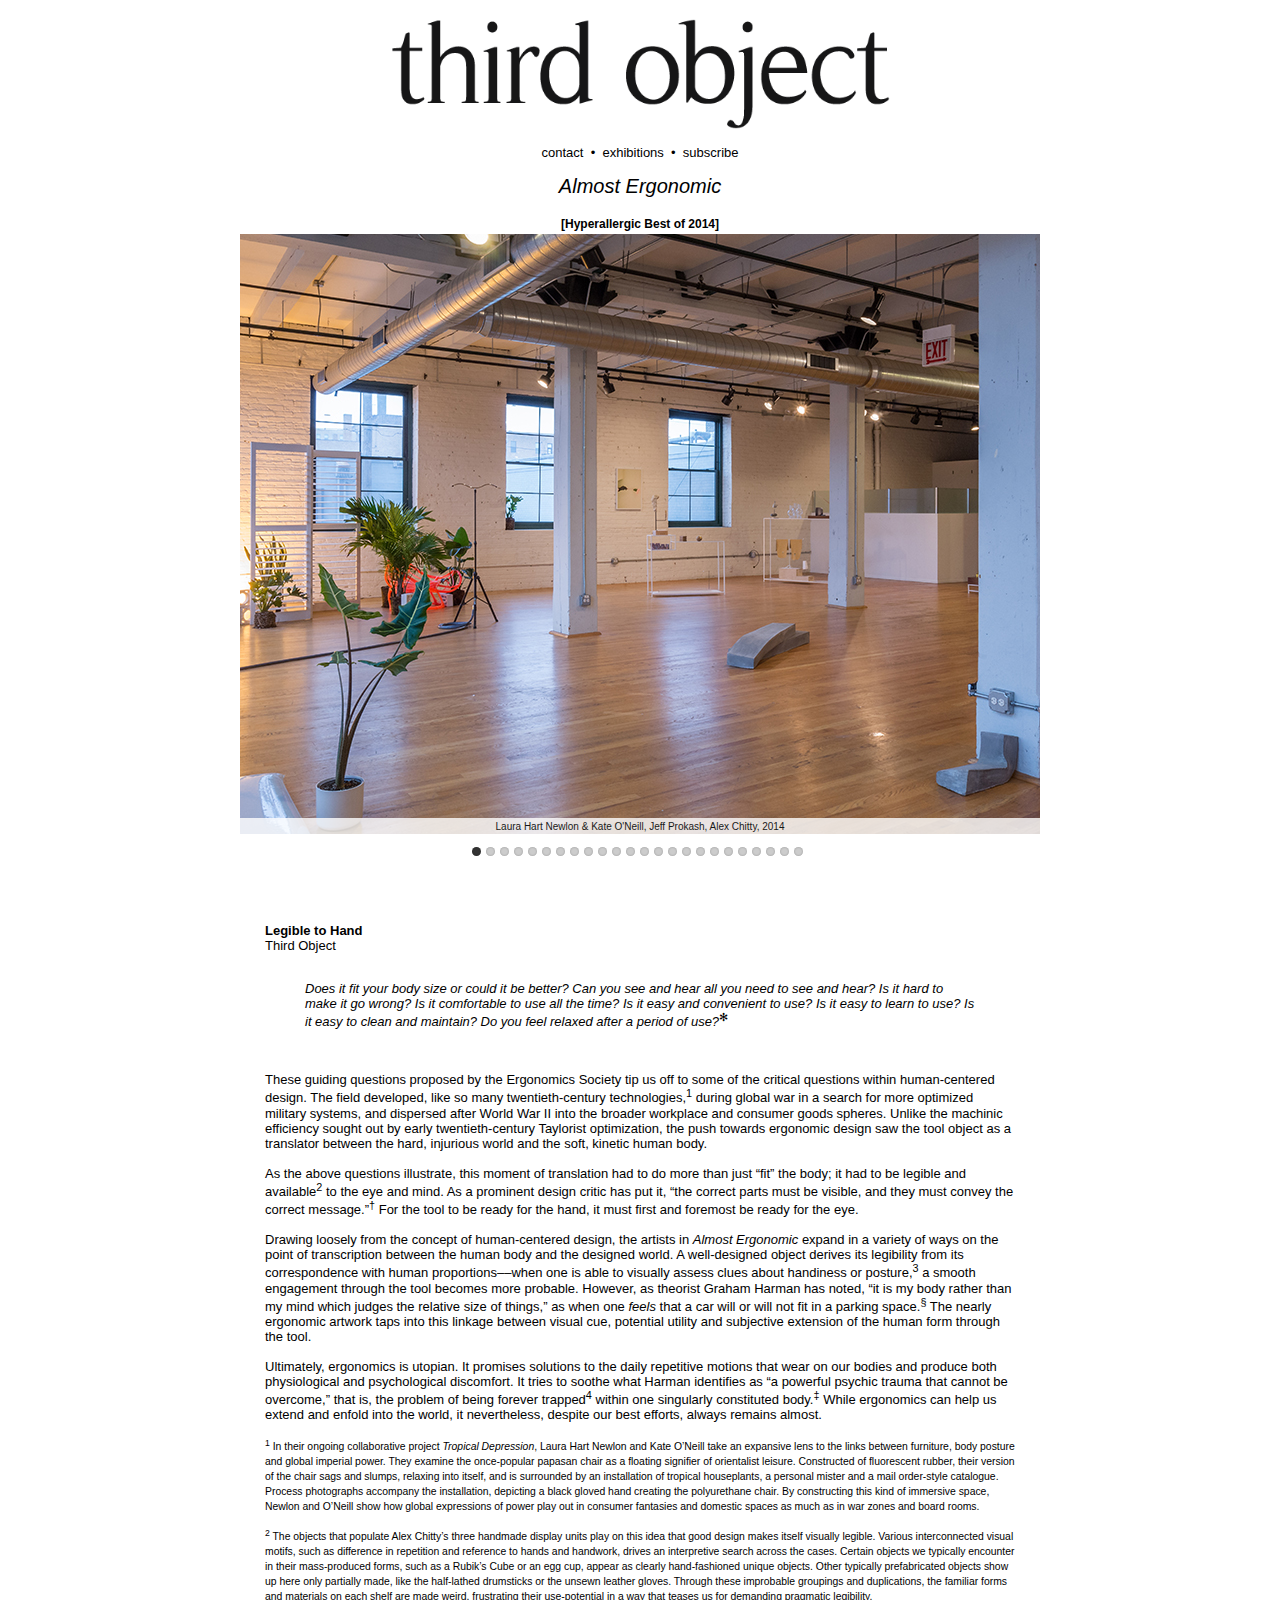
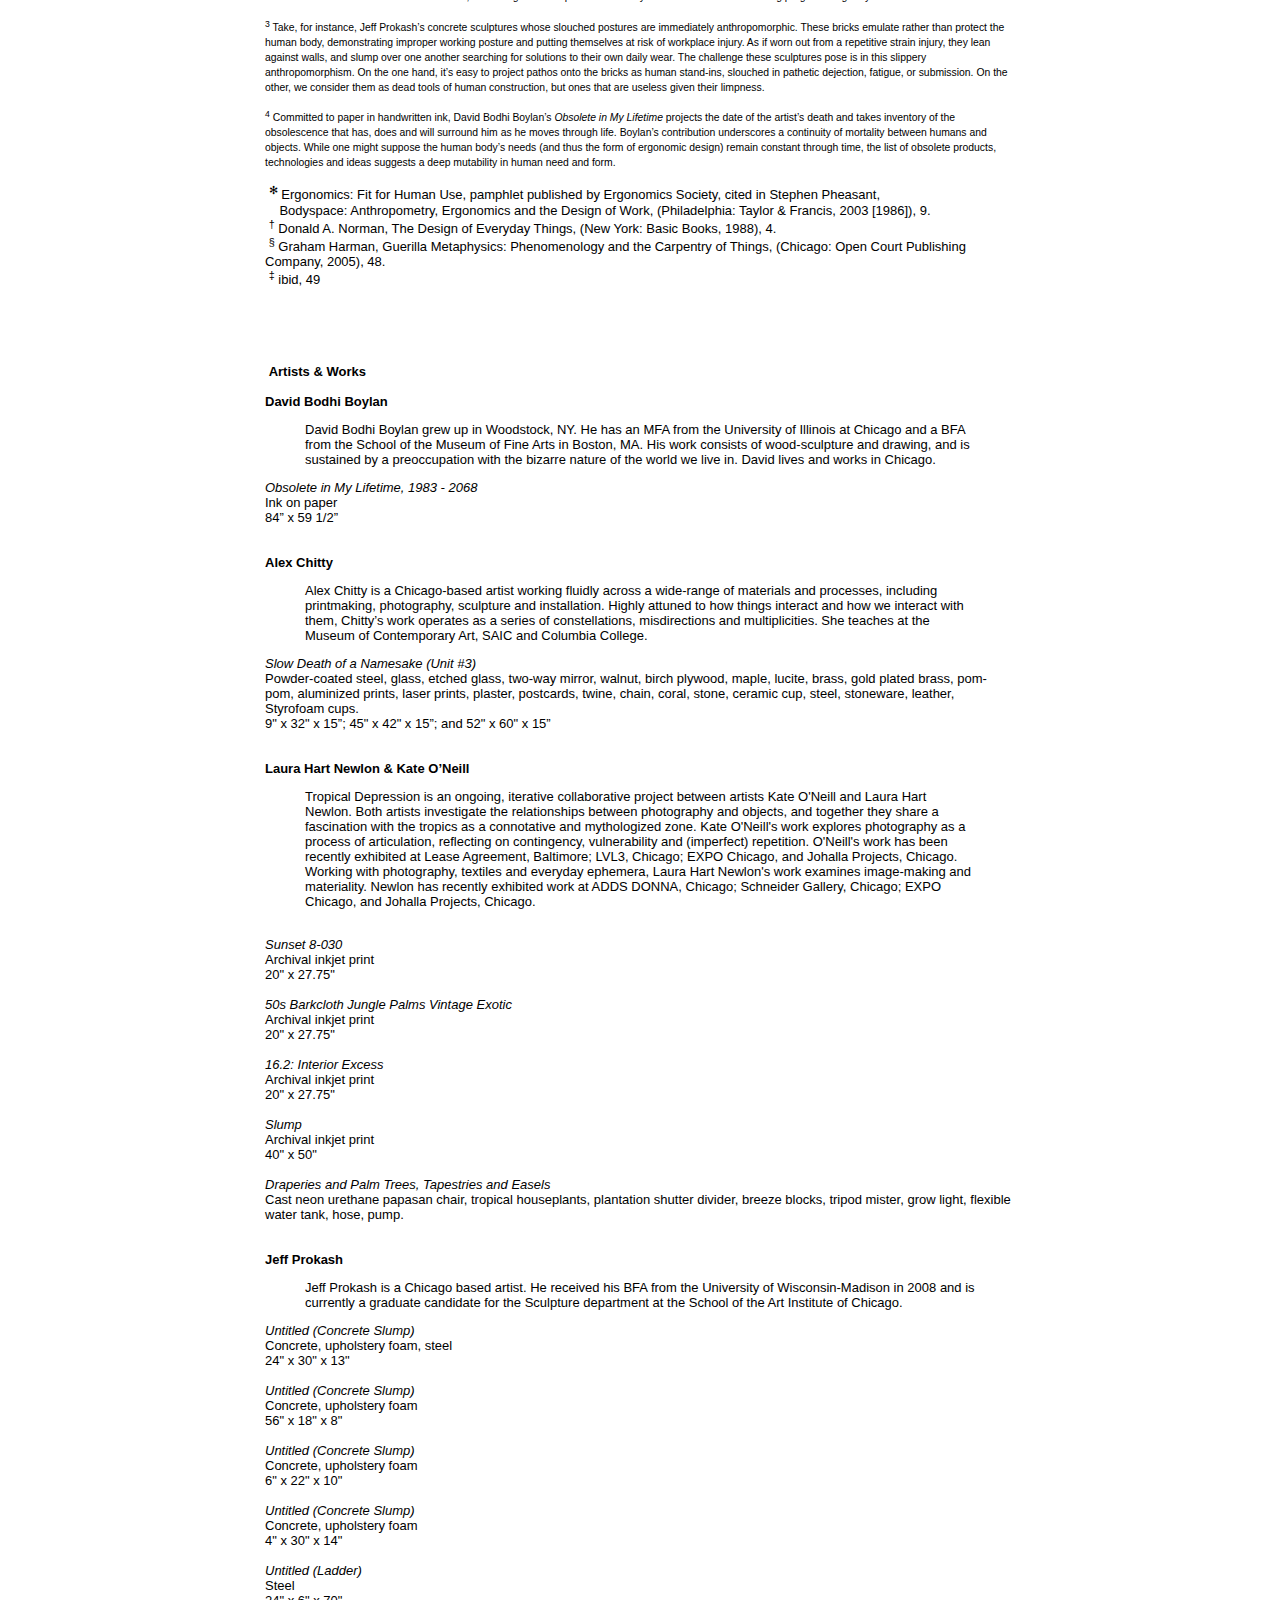
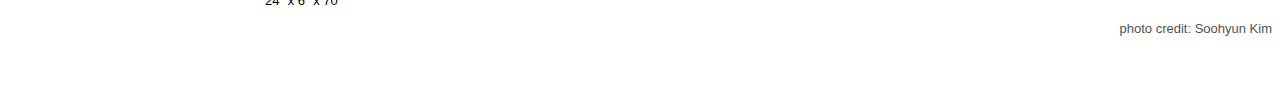
==== commit 23ca4b9a: "j" ====
--- a/almostergonomic.html
+++ b/almostergonomic.html
@@ -41,7 +41,7 @@
 <body>
 
 	<div id="logo">
-		<a href="http://www.thirdobject.net"><img src="Images/th.png" width="540"></a>
+		<a href="http://www.thirdobject.net"><img src="Images/th.png" width="500"></a>
 	</div>
 	<div id="links">
 		<a href="contact.html">contact</a> &nbsp;•&nbsp;
@@ -52,6 +52,16 @@
 
     </div>
     <div id="wrapper">
+    
+    <div id="exhibittitle">
+		<p><i>Almost Ergonomic</i></p>
+	</div>	
+	
+	<div id="news">
+	<a href="http://hyperallergic.com/170616/best-of-2014-our-top-10-exhibitions-across-the-united-states/" target="_blank"><strong>[Hyperallergic Best of 2014]</strong></a>
+	</div>
+	
+	
 	 <div class="rslides_container">
       <ul class="rslides">
         <li><img src="Images/ergo/1.jpg" alt=""><p class="caption">Laura Hart Newlon & Kate O'Neill, Jeff Prokash, Alex Chitty, 2014</p></li>
@@ -81,10 +91,6 @@
       </ul>
      </div>
 	<div>
-
-<div id="exhibittitle">
-		<p><i>Almost Ergonomic</i></p>
-	</div>	
 	
 <div id="essaycontainer">
 <div id="essay">
@@ -199,4 +205,4 @@
 		</div>
 
 </body>
-</html>+</html>
--- a/css/style.css
+++ b/css/style.css
@@ -11,6 +11,7 @@
   #logo img {width: 250px;}
   .caption {font-size: 6px;}
    #essaycontainer{max-width: 80%;}
+   #essaycontainermoss{max-width: 80%;}
 }
 
 
@@ -54,8 +55,8 @@
 	}
 
 #logo{
-	padding-top: 2%;
-	padding-bottom: 2%;
+	padding-top: 1.5%;
+	padding-bottom: 1%;
   	text-align: center;
 }
 
@@ -71,7 +72,7 @@
 
 #links{
 	text-align: center;
-	padding-bottom: 2%;
+	padding-bottom: 1.25%;
 	}
 
 /*  landing page  */
@@ -88,7 +89,7 @@
     margin-left: auto;
     margin-right: auto;
 	max-width: 650px;
-	padding-top: 1%;
+	padding-top: .5%;
 	}
 
 /*  contact page  */	
@@ -98,13 +99,23 @@
 	text-align: center;
 	font-size: 20px;
 	}
-
+#paul{
+	font-size: 10px;
+	}
+#contact p{
+	font-size: 15px;
+	}
 
 /*  exhibitions  */	
 	
 #essaycontainer{
 	margin: auto;
 	max-width: 750px;
+	}
+
+#essaycontainermoss{
+	margin: auto;
+	max-width: 500px;
 	}
 	
 #essay{
@@ -131,22 +142,49 @@
 	padding-bottom: 2.5%;
 	}
 
+#news{
+	font-size: 12px;
+	padding-top: .5%;
+	padding-bottom: 0.25%;
+	text-align: center;
+	}
+
 #upcoming1{
 	display: block;
 	text-align: center;
 	padding-bottom: 2%;
-	max-height: 60%;
-	max-width: 60%;
-	margin: auto;
-	}
-	
+	max-height: 50%;
+	max-width: 50%;
+	margin: auto;
+	}
+	
+#upcoming1 img {
+    opacity: 1.0;
+    filter: alpha(opacity=100);
+	}
+
+#upcoming1 img:hover {
+    opacity: 0.70;
+    filter: alpha(opacity=70);
+	}
+
 #upcoming2{
+		display: block;
+	text-align: center;
+	padding-bottom: 2%;
+	padding-top: 2%;
+	max-height: 50%;
+	max-width: 50%;
+	margin: auto;
+	}
+	
+#upcoming3{
 	display: block;
 	text-align: center;
 	padding-top: 2%;
 	padding-bottom: 2%;
-	max-height: 60%;
-	max-width: 60%;
+	max-height: 50%;
+	max-width: 50%;
 	margin: auto;
 	}
 
@@ -160,19 +198,39 @@
 	display: block;
 	text-align: center;
 	padding-bottom: 2%;
-	max-height: 60%;
-	max-width: 60%;
-	margin: auto;
-	}
-	
+	max-height: 50%;
+	max-width: 50%;
+	margin: auto;
+	}
+	
+#archive1 img {
+    opacity: 1.0;
+    filter: alpha(opacity=100);
+	}
+
+#archive1 img:hover {
+    opacity: 0.70;
+    filter: alpha(opacity=70);
+	}
+
 #archive2{
 	display: block;
 	text-align: center;
 	padding-top: 2%;
 	padding-bottom: 2%;
-	max-height: 60%;
-	max-width: 60%;
-	margin: auto;
+	max-height: 50%;
+	max-width: 50%;
+	margin: auto;
+	}
+
+#archive2 img {
+    opacity: 1.0;
+    filter: alpha(opacity=100);
+	}
+
+#archive2 img:hover {
+    opacity: 0.70;
+    filter: alpha(opacity=70);
 	}
 
 #archivetext{
@@ -187,9 +245,11 @@
 	text-align: center;
 	}
 
-#mossytitle p{
+#exhibittitle p{
 	text-align: center;
 	font-size: 20px;
+	margin-bottom: 1%;
+	margin-top: 0%;
 }	
 
 /*  mailchimp subscribe  */
@@ -230,13 +290,7 @@
 #wrapper {
   float: left;
   width: 100%;
-  margin-bottom: 50px;
-  }
-
-#wrapper {
-  float: left;
-  width: 100%;
-  margin-bottom: 50px;
+  margin-bottom: 4%;
   }
 
 h1 {
@@ -259,7 +313,7 @@
   }
 
 .rslides_container {
-  margin-bottom: 50px;
+  margin-bottom: 4%;
   position: relative;
   float: left;
   width: 100%;
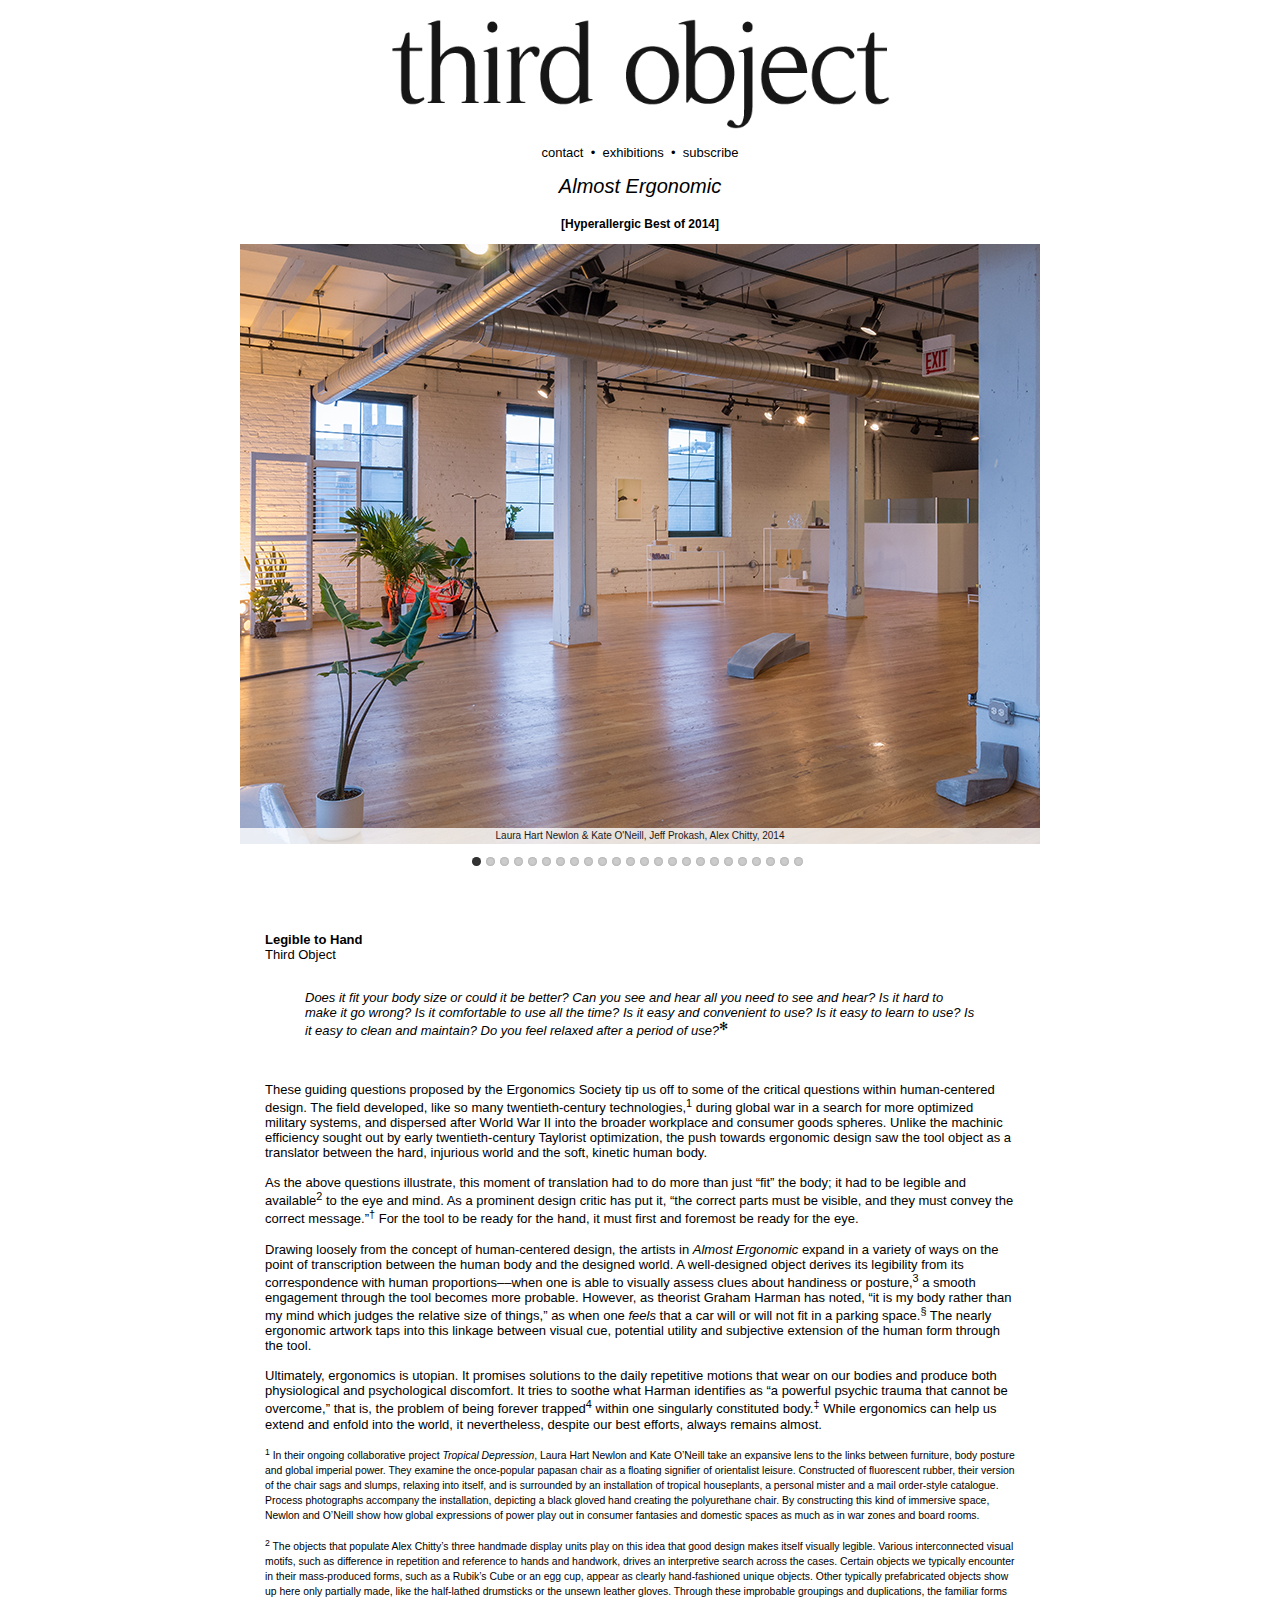
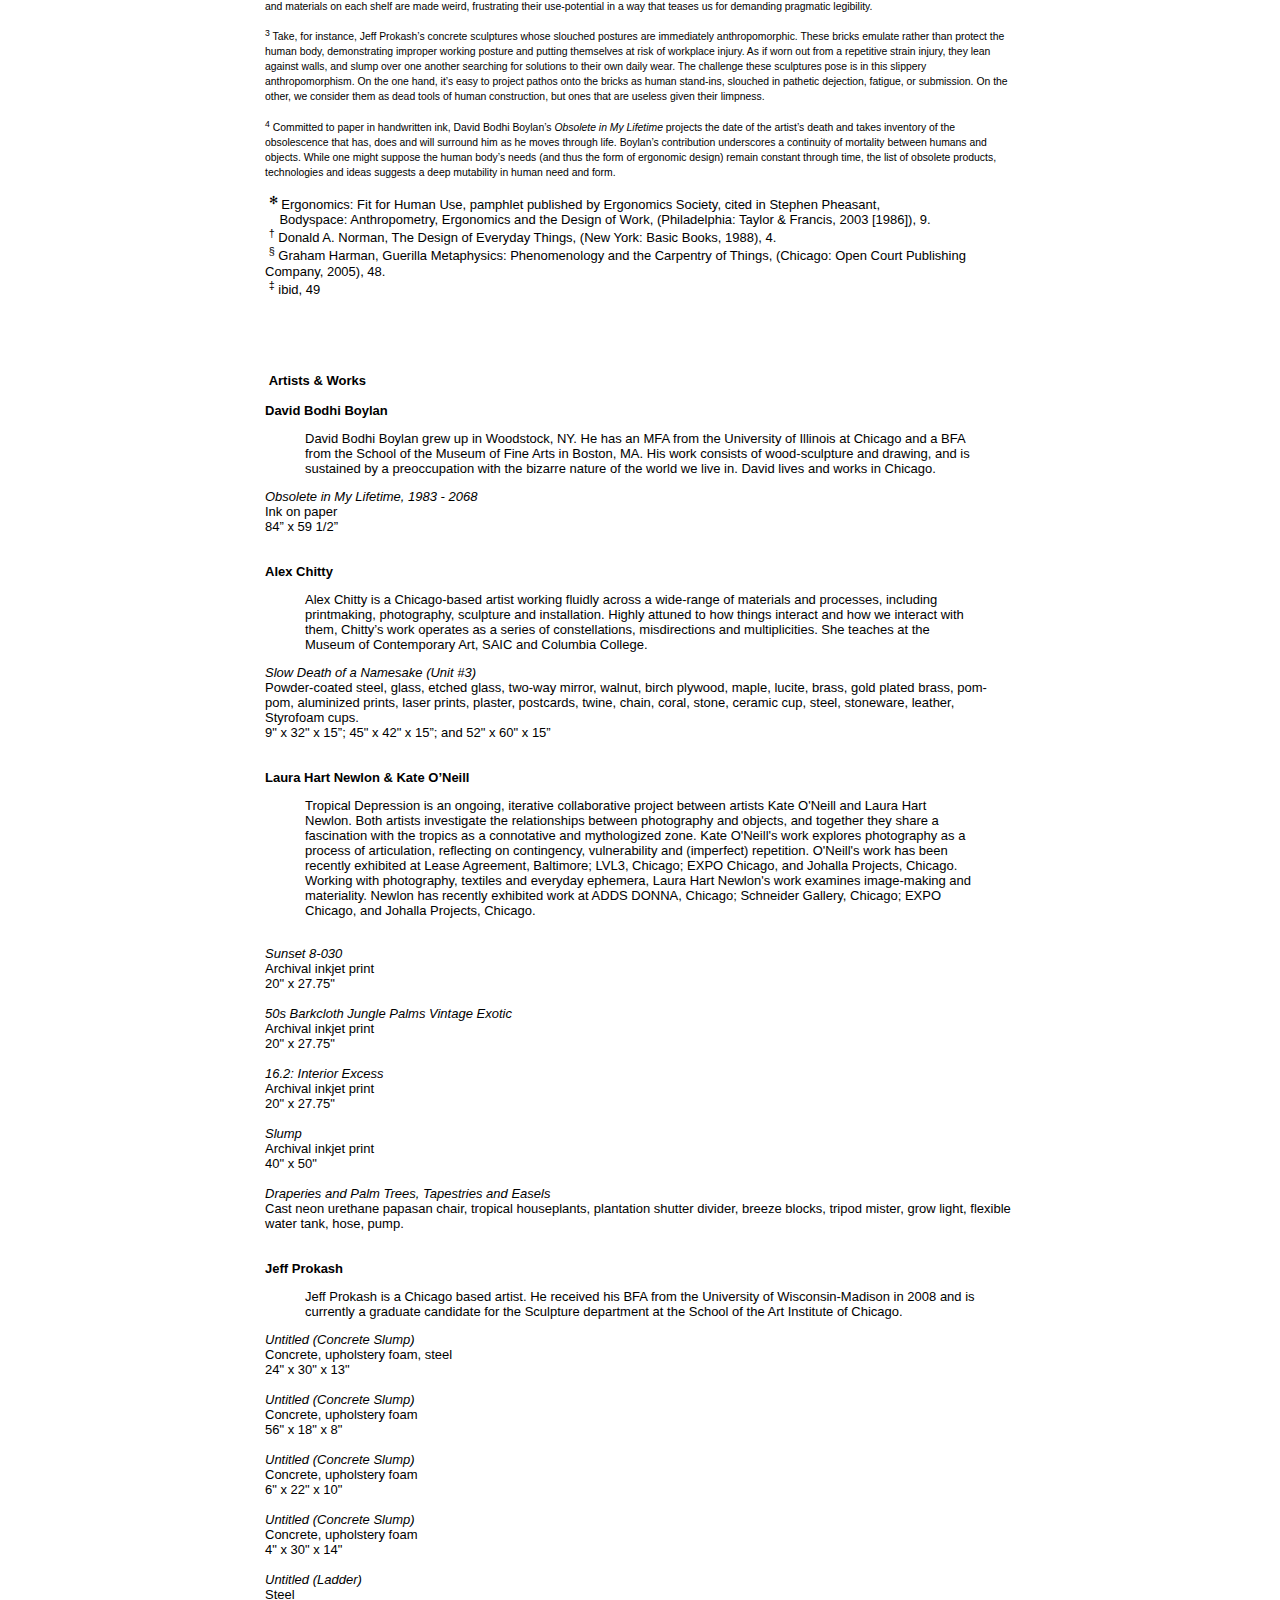
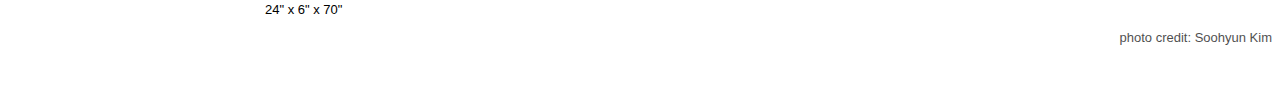
==== commit da72d2c4: "tush" ====
--- a/almostergonomic.html
+++ b/almostergonomic.html
@@ -3,7 +3,7 @@
 <head>
 	<title>third object chicago</title>
 	<meta charset="UTF-8">
-	<meta name="description" content="contact third object at this email">
+	<meta name="description" content="a contemporary art exhibition called almost ergonomic">
 	<meta name="keywords" content="third, object, thirdobject, chicago, contemporary, art, almost ergonomic, studio, event, archive, artists">
 	<meta name="viewport" content="width=device-width, initial-scale=1">
 	<link href='http://fonts.googleapis.com/css?family=Lora' rel='stylesheet' type='text/css'>
@@ -94,7 +94,7 @@
 	
 <div id="essaycontainer">
 <div id="essay">
-	<p><b>Legible to Hand</b><br>
+	<p><b><a href="ergoessay.pdf" target="_blank">Legible to Hand</a></b><br>
 		Third Object
 <br><br>
 	<blockquote><i>Does it fit your body size or could it be better? Can you see and hear all you need to see and hear? Is it hard to make it go wrong? Is it comfortable to use all the time? Is it easy and convenient to use? Is it easy to learn to use? Is it easy to clean and maintain? Do you feel relaxed after a period of use?</i><sup>✻</sup></blockquote>
--- a/css/style.css
+++ b/css/style.css
@@ -145,7 +145,7 @@
 #news{
 	font-size: 12px;
 	padding-top: .5%;
-	padding-bottom: 0.25%;
+	padding-bottom: 1%;
 	text-align: center;
 	}
 
@@ -167,18 +167,8 @@
     opacity: 0.70;
     filter: alpha(opacity=70);
 	}
-
+	
 #upcoming2{
-		display: block;
-	text-align: center;
-	padding-bottom: 2%;
-	padding-top: 2%;
-	max-height: 50%;
-	max-width: 50%;
-	margin: auto;
-	}
-	
-#upcoming3{
 	display: block;
 	text-align: center;
 	padding-top: 2%;
@@ -216,6 +206,25 @@
 #archive2{
 	display: block;
 	text-align: center;
+	padding-bottom: 2%;
+	max-height: 50%;
+	max-width: 50%;
+	margin: auto;
+	}
+	
+#archive2 img {
+    opacity: 1.0;
+    filter: alpha(opacity=100);
+	}
+
+#archive2 img:hover {
+    opacity: 0.70;
+    filter: alpha(opacity=70);
+	}
+
+#archive3{
+	display: block;
+	text-align: center;
 	padding-top: 2%;
 	padding-bottom: 2%;
 	max-height: 50%;
@@ -223,12 +232,12 @@
 	margin: auto;
 	}
 
-#archive2 img {
+#archive3 img {
     opacity: 1.0;
     filter: alpha(opacity=100);
 	}
 
-#archive2 img:hover {
+#archive3 img:hover {
     opacity: 0.70;
     filter: alpha(opacity=70);
 	}
